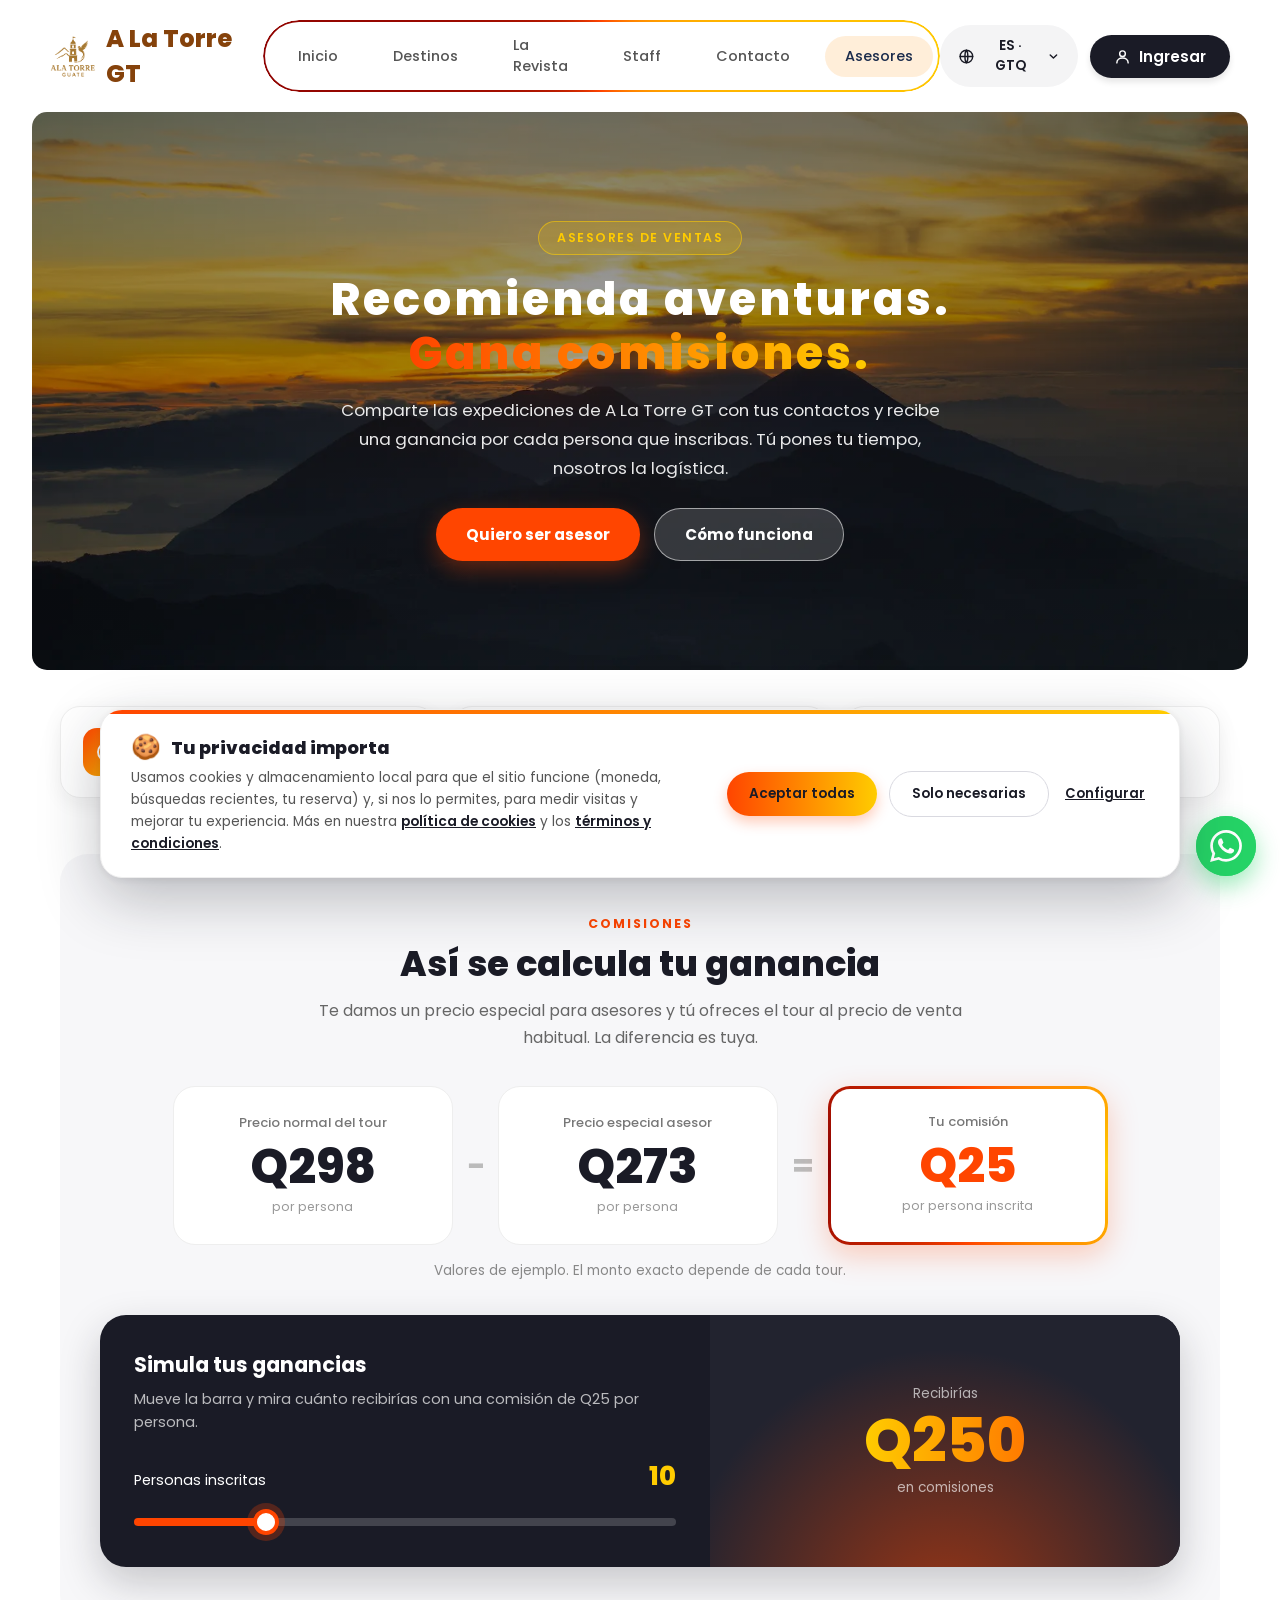
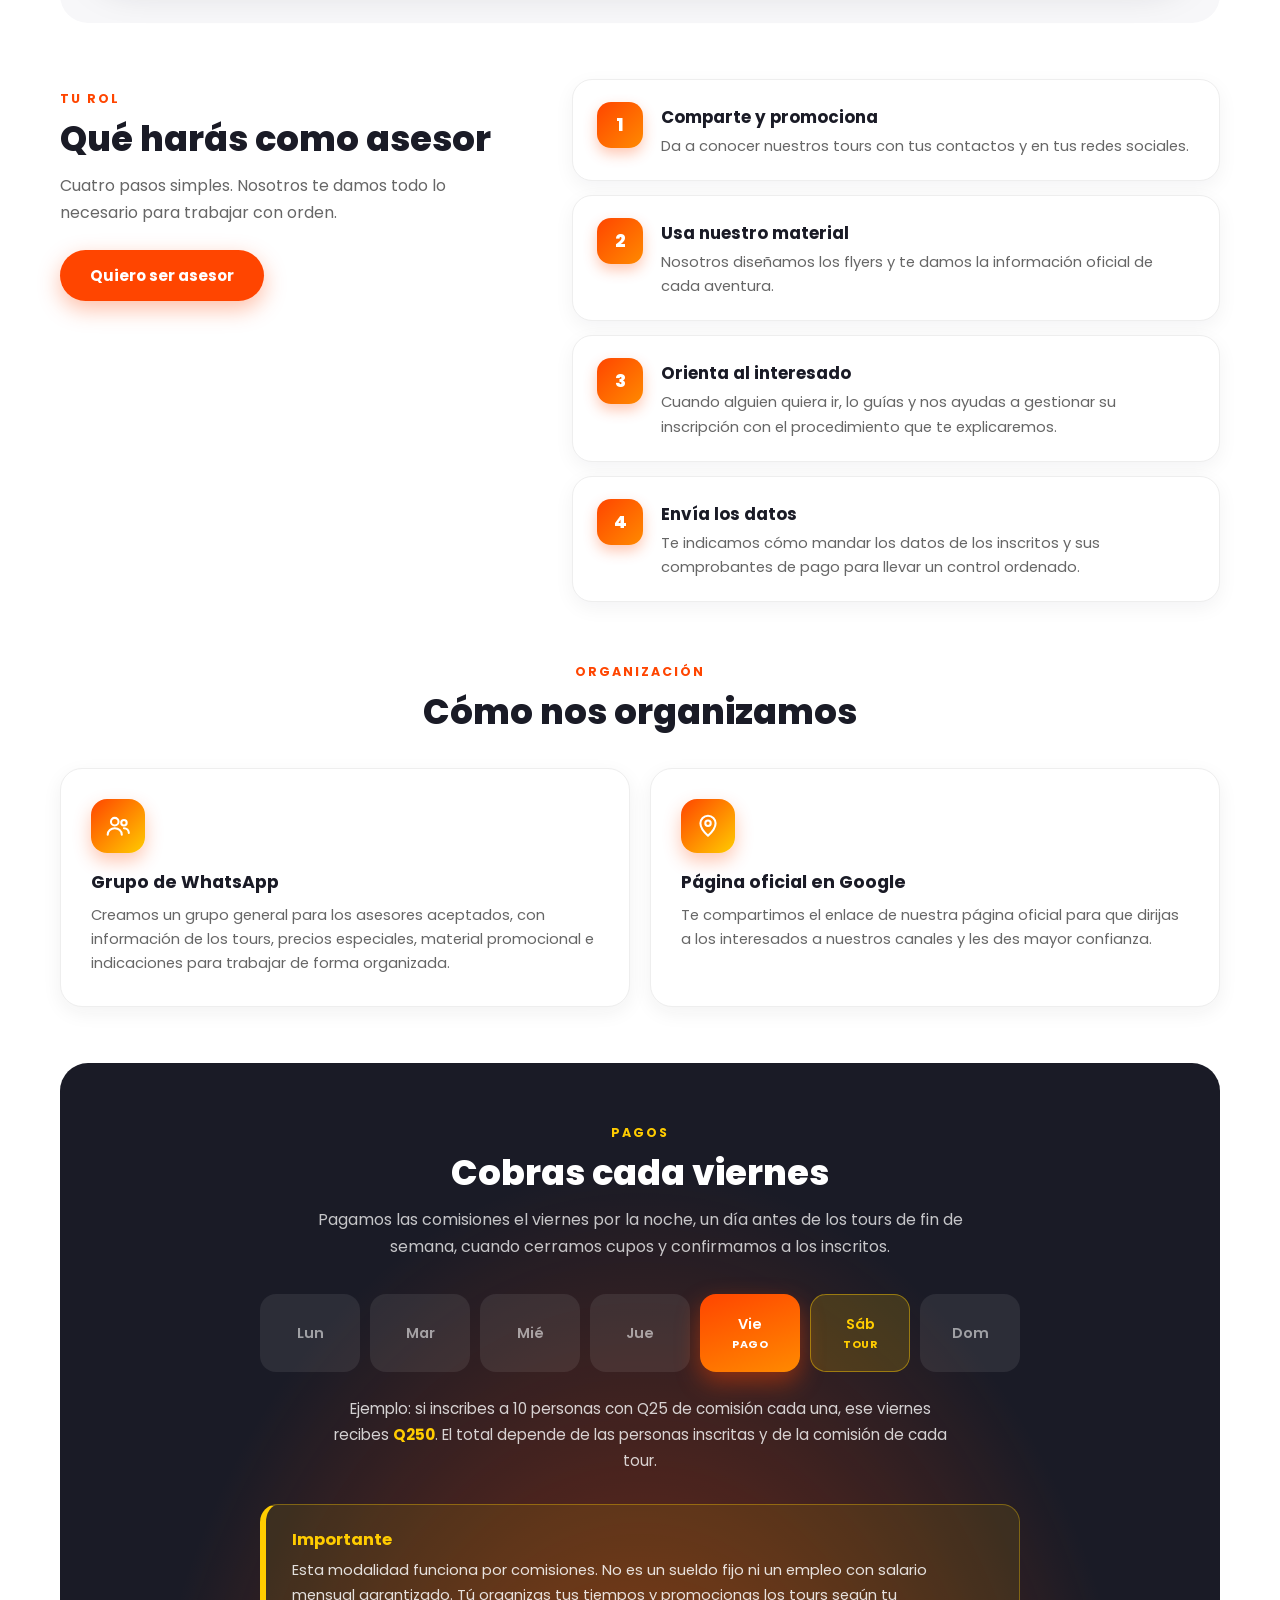
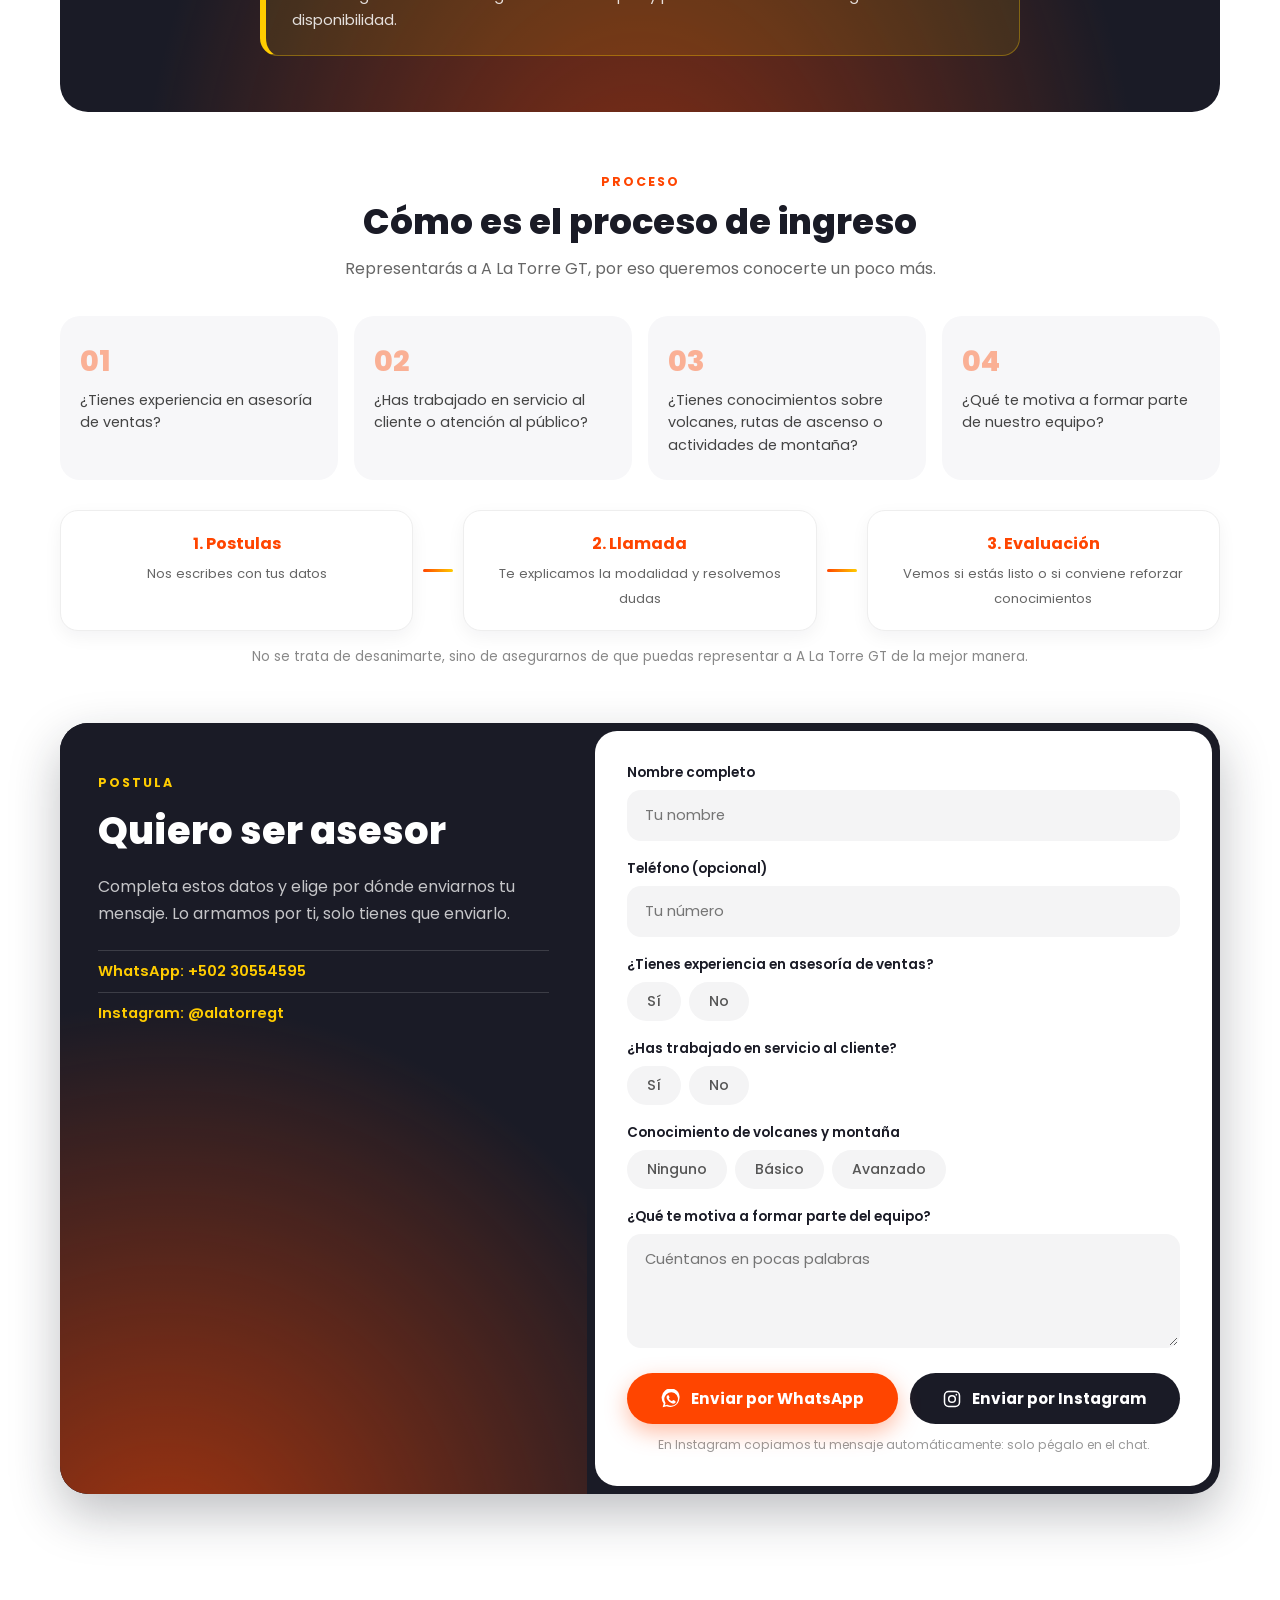
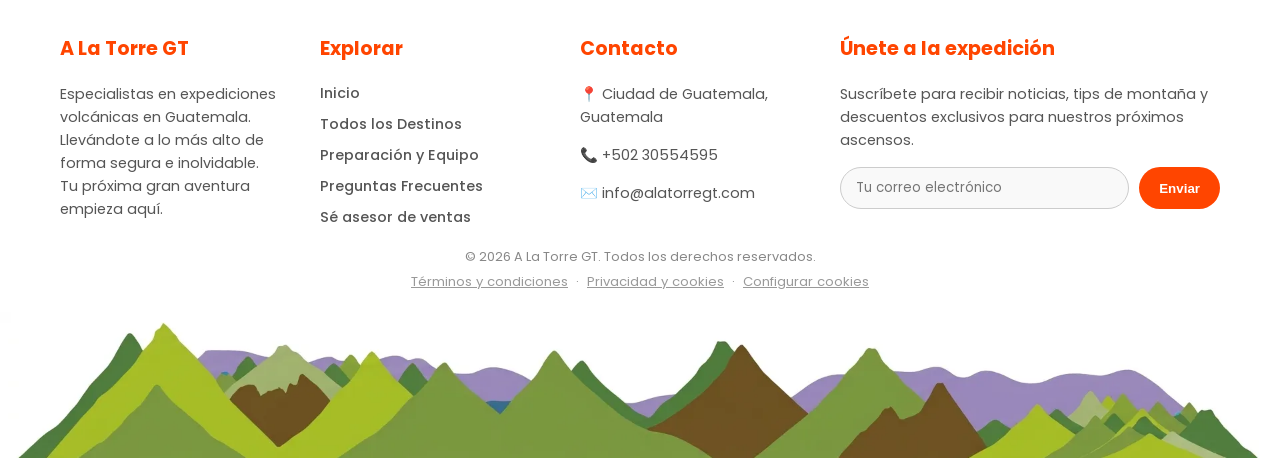
==== asesores.html @ b6719a81 "Se agregó la parte de  asesores" ====
<!DOCTYPE html>
<html lang="es">
<head>
    <meta charset="UTF-8">
    <meta name="viewport" content="width=device-width, initial-scale=1.0">
    <title>A La Torre GT | Asesores de ventas</title>
    <meta name="description" content="Genera ingresos extra con comisiones recomendando las expediciones de A La Torre GT. Conoce cómo funciona y postula.">
    <link rel="icon" type="image/png" href="img/logo.png">
    <script>document.documentElement.classList.add('js');</script>
    <link rel="preconnect" href="https://fonts.googleapis.com">
    <link rel="preconnect" href="https://fonts.gstatic.com" crossorigin>
    <link href="https://fonts.googleapis.com/css2?family=Poppins:wght@400;500;600;700;800&display=swap" rel="stylesheet">
    <link rel="stylesheet" href="estilos.css">
    <link rel="stylesheet" href="comun.css">
    <link rel="stylesheet" href="asesores.css">
    <script src="moneda.js"></script>
    <script src="i18n.js" defer></script>
    <script src="traducciones/trad-comun.js" defer></script>
    <script src="comun.js" defer></script>
    <script src="menu-movil.js" defer></script>
</head>
<body>

    <nav class="navbar">
        <a class="logo" href="index.html">
            <img src="img/logo.png" alt="" onerror="this.remove()">
            <span>A La Torre GT</span>
        </a>
        <div class="nav-links">
            <a href="index.html" data-i18n="comun.nav.inicio">Inicio</a>
            <a href="destinos.html" data-i18n="comun.nav.destinos">Destinos</a>
            <a href="revista.html" data-i18n="comun.nav.revista">La Revista</a>
            <a href="staff.html" data-i18n="comun.nav.staff">Staff</a>
            <a href="contacto.html" data-i18n="comun.nav.contacto">Contacto</a>
            <a href="asesores.html" aria-current="page">Asesores</a>
        </div>
        <div class="nav-actions">
            <input type="text" class="search-bar" placeholder="🔍 Buscar un volcán...">
            <a href="#" class="btn-book">Reservar ahora</a>
        </div>
    </nav>

    <!-- ===== 1. HERO (igual que el inicio: foto en computador, limpio en teléfono) ===== -->
    <header class="as-hero">
        <div class="as-hero-in">
            <span class="as-pill">Asesores de ventas</span>
            <h1>Recomienda aventuras.<br><span class="as-lava-txt">Gana comisiones.</span></h1>
            <p>Comparte las expediciones de A La Torre GT con tus contactos y recibe una ganancia por cada persona que inscribas. Tú pones tu tiempo, nosotros la logística.</p>
            <div class="as-hero-cta">
                <a href="#aplicar" class="as-btn as-btn-lava">Quiero ser asesor</a>
                <a href="#como" class="as-btn as-btn-ghost">Cómo funciona</a>
            </div>
        </div>
    </header>

    <main class="as-main">

        <!-- ===== 2. DATOS RÁPIDOS ===== -->
        <section class="as-datos" aria-label="Resumen">
            <div class="as-dato as-rev">
                <span class="as-dato-ico"><svg viewBox="0 0 24 24" aria-hidden="true"><circle cx="12" cy="12" r="9"/><path d="M12 7v10M9.5 9.5h3.7a1.8 1.8 0 0 1 0 3.6h-2.4a1.8 1.8 0 0 0 0 3.6h3.9"/></svg></span>
                <div><b>Por persona inscrita</b><span>Ganas una comisión por cada una</span></div>
            </div>
            <div class="as-dato as-rev">
                <span class="as-dato-ico"><svg viewBox="0 0 24 24" aria-hidden="true"><rect x="3" y="5" width="18" height="16" rx="2"/><path d="M3 10h18M8 3v4M16 3v4"/></svg></span>
                <div><b>Pago cada viernes</b><span>Un día antes del tour</span></div>
            </div>
            <div class="as-dato as-rev">
                <span class="as-dato-ico"><svg viewBox="0 0 24 24" aria-hidden="true"><circle cx="12" cy="12" r="9"/><path d="M12 7v5l3 2"/></svg></span>
                <div><b>Tu propio horario</b><span>Promocionas cuando puedas</span></div>
            </div>
        </section>

        <!-- ===== 3. COMISIONES ===== -->
        <section class="as-banda" id="comisiones">
            <div class="as-cab as-rev">
                <span class="as-eyebrow">Comisiones</span>
                <h2>Así se calcula tu ganancia</h2>
                <p>Te damos un precio especial para asesores y tú ofreces el tour al precio de venta habitual. La diferencia es tuya.</p>
            </div>

            <div class="as-calculo as-rev">
                <div class="as-num">
                    <small>Precio normal del tour</small>
                    <b data-cuenta="300">Q300</b>
                    <em>por persona</em>
                </div>
                <div class="as-op" aria-hidden="true">&minus;</div>
                <div class="as-num">
                    <small>Precio especial asesor</small>
                    <b data-cuenta="275">Q275</b>
                    <em>por persona</em>
                </div>
                <div class="as-op" aria-hidden="true">=</div>
                <div class="as-num as-num-gana">
                    <small>Tu comisión</small>
                    <b data-cuenta="25">Q25</b>
                    <em>por persona inscrita</em>
                </div>
            </div>
            <p class="as-nota as-rev">Valores de ejemplo. El monto exacto depende de cada tour.</p>

            <div class="as-sim as-rev">
                <div class="as-sim-izq">
                    <h3>Simula tus ganancias</h3>
                    <p>Mueve la barra y mira cuánto recibirías con una comisión de Q25 por persona.</p>
                    <label class="as-rango" for="as-personas">
                        <span>Personas inscritas</span>
                        <output id="as-personas-val">10</output>
                    </label>
                    <input type="range" id="as-personas" min="1" max="40" value="10">
                </div>
                <div class="as-sim-der">
                    <small>Recibirías</small>
                    <div class="as-total" id="as-total">Q250</div>
                    <span>en comisiones</span>
                </div>
            </div>
        </section>

        <!-- ===== 4. QUÉ HARÁS ===== -->
        <section class="as-dos" id="como">
            <div class="as-dos-izq as-rev">
                <span class="as-eyebrow">Tu rol</span>
                <h2>Qué harás como asesor</h2>
                <p>Cuatro pasos simples. Nosotros te damos todo lo necesario para trabajar con orden.</p>
                <a href="#aplicar" class="as-btn as-btn-lava">Quiero ser asesor</a>
            </div>
            <ol class="as-pasos">
                <li class="as-paso as-rev">
                    <span class="as-paso-n">1</span>
                    <div><h3>Comparte y promociona</h3><p>Da a conocer nuestros tours con tus contactos y en tus redes sociales.</p></div>
                </li>
                <li class="as-paso as-rev">
                    <span class="as-paso-n">2</span>
                    <div><h3>Usa nuestro material</h3><p>Nosotros diseñamos los flyers y te damos la información oficial de cada aventura.</p></div>
                </li>
                <li class="as-paso as-rev">
                    <span class="as-paso-n">3</span>
                    <div><h3>Orienta al interesado</h3><p>Cuando alguien quiera ir, lo guías y nos ayudas a gestionar su inscripción con el procedimiento que te explicaremos.</p></div>
                </li>
                <li class="as-paso as-rev">
                    <span class="as-paso-n">4</span>
                    <div><h3>Envía los datos</h3><p>Te indicamos cómo mandar los datos de los inscritos y sus comprobantes de pago para llevar un control ordenado.</p></div>
                </li>
            </ol>
        </section>

        <!-- ===== 5. ORGANIZACIÓN ===== -->
        <section class="as-sec">
            <div class="as-cab as-rev">
                <span class="as-eyebrow">Organización</span>
                <h2>Cómo nos organizamos</h2>
            </div>
            <div class="as-grid2">
                <article class="as-card as-rev">
                    <div class="as-ico"><svg viewBox="0 0 24 24" aria-hidden="true"><circle cx="9" cy="8" r="3.5"/><path d="M2.5 20c0-3.5 3-6 6.5-6s6.5 2.5 6.5 6"/><circle cx="17.5" cy="9" r="2.5"/><path d="M17.5 14c2.5 0 4.5 1.8 4.5 4.5"/></svg></div>
                    <h3>Grupo de WhatsApp</h3>
                    <p>Creamos un grupo general para los asesores aceptados, con información de los tours, precios especiales, material promocional e indicaciones para trabajar de forma organizada.</p>
                </article>
                <article class="as-card as-rev">
                    <div class="as-ico"><svg viewBox="0 0 24 24" aria-hidden="true"><path d="M12 21s-7-6.2-7-11.5A7 7 0 0 1 19 9.5C19 14.8 12 21 12 21z"/><circle cx="12" cy="9.5" r="2.5"/></svg></div>
                    <h3>Página oficial en Google</h3>
                    <p>Te compartimos el enlace de nuestra página oficial para que dirijas a los interesados a nuestros canales y les des mayor confianza.</p>
                </article>
            </div>
        </section>

        <!-- ===== 6. PAGOS + AVISO ===== -->
        <section class="as-banda as-banda-osc" id="pagos">
            <div class="as-cab as-rev">
                <span class="as-eyebrow as-eyebrow-claro">Pagos</span>
                <h2>Cobras cada viernes</h2>
                <p>Pagamos las comisiones el viernes por la noche, un día antes de los tours de fin de semana, cuando cerramos cupos y confirmamos a los inscritos.</p>
            </div>
            <div class="as-semana as-rev" role="img" aria-label="Semana: el viernes se pagan las comisiones y el sábado es el tour">
                <span>Lun</span><span>Mar</span><span>Mié</span><span>Jue</span>
                <span class="as-dia-pago">Vie<small>Pago</small></span>
                <span class="as-dia-tour">Sáb<small>Tour</small></span>
                <span>Dom</span>
            </div>
            <p class="as-ejemplo as-rev">Ejemplo: si inscribes a 10 personas con Q25 de comisión cada una, ese viernes recibes <b>Q250</b>. El total depende de las personas inscritas y de la comisión de cada tour.</p>
            <div class="as-aviso as-rev">
                <h3>Importante</h3>
                <p>Esta modalidad funciona por comisiones. No es un sueldo fijo ni un empleo con salario mensual garantizado. Tú organizas tus tiempos y promocionas los tours según tu disponibilidad.</p>
            </div>
        </section>

        <!-- ===== 7. PROCESO ===== -->
        <section class="as-sec">
            <div class="as-cab as-rev">
                <span class="as-eyebrow">Proceso</span>
                <h2>Cómo es el proceso de ingreso</h2>
                <p>Representarás a A La Torre GT, por eso queremos conocerte un poco más.</p>
            </div>
            <div class="as-grid4">
                <div class="as-q as-rev"><span>01</span><p>¿Tienes experiencia en asesoría de ventas?</p></div>
                <div class="as-q as-rev"><span>02</span><p>¿Has trabajado en servicio al cliente o atención al público?</p></div>
                <div class="as-q as-rev"><span>03</span><p>¿Tienes conocimientos sobre volcanes, rutas de ascenso o actividades de montaña?</p></div>
                <div class="as-q as-rev"><span>04</span><p>¿Qué te motiva a formar parte de nuestro equipo?</p></div>
            </div>
            <div class="as-linea as-rev">
                <div><b>1. Postulas</b><span>Nos escribes con tus datos</span></div>
                <i aria-hidden="true"></i>
                <div><b>2. Llamada</b><span>Te explicamos la modalidad y resolvemos dudas</span></div>
                <i aria-hidden="true"></i>
                <div><b>3. Evaluación</b><span>Vemos si estás listo o si conviene reforzar conocimientos</span></div>
            </div>
            <p class="as-nota as-rev">No se trata de desanimarte, sino de asegurarnos de que puedas representar a A La Torre GT de la mejor manera.</p>
        </section>

        <!-- ===== 9. FORMULARIO ===== -->
        <section class="as-form-sec" id="aplicar">
            <div class="as-form-izq as-rev">
                <span class="as-eyebrow as-eyebrow-claro">Postula</span>
                <h2>Quiero ser asesor</h2>
                <p>Completa estos datos y elige por dónde enviarnos tu mensaje. Lo armamos por ti, solo tienes que enviarlo.</p>
                <ul>
                    <li>WhatsApp: +502 30554595</li>
                    <li>Instagram: @alatorregt</li>
                </ul>
            </div>

            <form class="as-form as-rev" id="as-form" novalidate>
                <label class="as-campo">
                    <span>Nombre completo</span>
                    <input type="text" id="as-nombre" autocomplete="name" placeholder="Tu nombre" required>
                </label>
                <label class="as-campo">
                    <span>Teléfono (opcional)</span>
                    <input type="tel" id="as-tel" autocomplete="tel" inputmode="tel" placeholder="Tu número">
                </label>

                <fieldset class="as-campo">
                    <legend>¿Tienes experiencia en asesoría de ventas?</legend>
                    <div class="as-opts">
                        <label><input type="radio" name="ventas" value="Sí"><span>Sí</span></label>
                        <label><input type="radio" name="ventas" value="No"><span>No</span></label>
                    </div>
                </fieldset>
                <fieldset class="as-campo">
                    <legend>¿Has trabajado en servicio al cliente?</legend>
                    <div class="as-opts">
                        <label><input type="radio" name="cliente" value="Sí"><span>Sí</span></label>
                        <label><input type="radio" name="cliente" value="No"><span>No</span></label>
                    </div>
                </fieldset>
                <fieldset class="as-campo">
                    <legend>Conocimiento de volcanes y montaña</legend>
                    <div class="as-opts">
                        <label><input type="radio" name="monte" value="Ninguno"><span>Ninguno</span></label>
                        <label><input type="radio" name="monte" value="Básico"><span>Básico</span></label>
                        <label><input type="radio" name="monte" value="Avanzado"><span>Avanzado</span></label>
                    </div>
                </fieldset>

                <label class="as-campo">
                    <span>¿Qué te motiva a formar parte del equipo?</span>
                    <textarea id="as-motivo" rows="4" placeholder="Cuéntanos en pocas palabras"></textarea>
                </label>

                <p class="as-error" id="as-error" role="alert" hidden>Escribe tu nombre para continuar.</p>

                <div class="as-envios">
                    <button type="button" class="as-btn as-btn-lava" id="as-wa">
                        <svg viewBox="0 0 24 24" aria-hidden="true"><path d="M20.5 3.5A11 11 0 0 0 3.2 17.3L2 22l4.8-1.2A11 11 0 0 0 22 12a10.9 10.9 0 0 0-1.5-8.5zM12 20.2a8.2 8.2 0 0 1-4.2-1.2l-.3-.2-2.8.7.8-2.7-.2-.3A8.2 8.2 0 1 1 12 20.2zm4.5-6.1c-.2-.1-1.5-.7-1.7-.8s-.4-.1-.6.1-.6.8-.8 1-.3.2-.6.1a6.7 6.7 0 0 1-3.3-2.9c-.2-.4.2-.4.7-1.3.1-.2 0-.3 0-.5l-.8-1.8c-.2-.5-.4-.4-.6-.4h-.5a1 1 0 0 0-.7.3 3 3 0 0 0-.9 2.2 5.2 5.2 0 0 0 1.1 2.8 11.9 11.9 0 0 0 4.6 4c1.7.7 2.4.8 3.2.6a2.7 2.7 0 0 0 1.8-1.3 2.2 2.2 0 0 0 .2-1.3c-.1-.1-.3-.2-.5-.3z"/></svg>
                        Enviar por WhatsApp
                    </button>
                    <button type="button" class="as-btn as-btn-ig" id="as-ig">
                        <svg viewBox="0 0 24 24" fill="none" stroke="currentColor" stroke-width="1.8" aria-hidden="true"><rect x="3" y="3" width="18" height="18" rx="5"/><circle cx="12" cy="12" r="4"/><circle cx="17.2" cy="6.8" r="1" fill="currentColor" stroke="none"/></svg>
                        Enviar por Instagram
                    </button>
                </div>
                <p class="as-mini">En Instagram copiamos tu mensaje automáticamente: solo pégalo en el chat.</p>
            </form>
        </section>
    </main>

    <div class="as-toast" id="as-toast" role="status" aria-live="polite">Mensaje copiado. Pégalo en el chat de Instagram.</div>

    <footer class="site-footer">
        <div class="footer-container">
            <div class="footer-col">
                <h3>A La Torre GT</h3>
                <p data-i18n="comun.footer.sobre">Especialistas en expediciones volcánicas en Guatemala. Llevándote a lo más alto de forma segura e inolvidable. Tu próxima gran aventura empieza aquí.</p>
            </div>

            <div class="footer-col">
                <h3 data-i18n="comun.footer.explorar">Explorar</h3>
                <ul class="footer-links">
                    <li><a href="index.html" data-i18n="comun.nav.inicio">Inicio</a></li>
                    <li><a href="destinos.html" data-i18n="comun.footer.destinos">Todos los Destinos</a></li>
                    <li><a href="#" data-i18n="comun.footer.preparacion">Preparación y Equipo</a></li>
                    <li><a href="#" data-i18n="comun.footer.faq">Preguntas Frecuentes</a></li>
                    <li><a href="asesores.html">Sé asesor de ventas</a></li>
                </ul>
            </div>

            <div class="footer-col">
                <h3 data-i18n="comun.footer.contacto">Contacto</h3>
                <p>📍 Ciudad de Guatemala, Guatemala</p>
                <p>📞 +502 30554595</p>
                <p>✉️ info@alatorregt.com</p>
            </div>

            <div class="footer-col">
                <h3 data-i18n="comun.footer.unete">Únete a la expedición</h3>
                <p data-i18n="comun.footer.unete_texto">Suscríbete para recibir noticias, tips de montaña y descuentos exclusivos para nuestros próximos ascensos.</p>
                <form class="newsletter-form">
                    <input type="email" class="newsletter-input" placeholder="Tu correo electrónico" data-i18n-attr="placeholder:comun.footer.correo_ph">
                    <button type="button" class="newsletter-btn" data-i18n="comun.footer.enviar">Enviar</button>
                </form>
            </div>
        </div>

        <div class="footer-bottom">
            <p data-i18n="comun.footer.derechos">&copy; 2026 A La Torre GT. Todos los derechos reservados.</p>
        </div>

        <div class="cumbres-reference">
            <img src="img/cumbres.webp" alt="Las 37 cumbres oficiales de Guatemala" data-i18n-attr="alt:comun.footer.cumbres_alt" loading="lazy" decoding="async">
        </div>
    </footer>

<script src="asesores.js"></script>
<script src="whatsapp.js"></script>
<script src="legal.js" defer></script>
</body>
</html>
---- estilos.css ----
/* --- GENERAL --- */
* { margin: 0; padding: 0; box-sizing: border-box; }
body { font-family: 'Poppins', sans-serif; background-color: #ffffff; color: #333; }
.container { max-width: 1200px; margin: 0 auto; padding: 0 20px; }

/* --- NAVEGACIÓN --- */
.navbar { display: flex; justify-content: space-between; align-items: center; padding: 20px 50px; }
.logo { font-size: 1.5rem; font-weight: 800; color: #85420b; }

/* --- EL CONTENEDOR OVALADO (PASTILLA FIJA) --- */
.nav-links {
    display: flex;
    gap: 15px;
    align-items: center;
    padding: 5px 15px;
    border-radius: 50px;
    position: relative;
    overflow: hidden;
    /* ¡Le quitamos la animación a esta caja para que deje de marearnos! */
}

/* --- EL FONDO MÁGICO QUE GIRA (Lava 100% Fluida y sin cortes) --- */
.nav-links::before {
    content: '';
    position: absolute;

    /* EL TRUCO: Un CUADRADO GIGANTE centrado perfectamente */
    top: 50%;
    left: 50%;
    width: 3000px;  /* Súper ancho */
    height: 3000px; /* Súper alto, un cuadrado perfecto */
    margin-top: -1500px;  /* La mitad de 3000 para centrarlo exacto */
    margin-left: -1500px; /* La mitad de 3000 para centrarlo exacto */

    /* Degradado continuo y muy suave */
    background: conic-gradient(
        #ff4500 0%,   /* Naranja lava */
        #ffcc00 25%,  /* Amarillo fuego (brillo) */
        #ff4500 50%,  /* Naranja lava */
        #8b0000 75%,  /* Rojo oscuro */
        #ff4500 100%  /* Termina EXACTAMENTE igual que como empieza */
    );

    animation: lava-flow 4s linear infinite;
    z-index: -2;
}

/* --- LA TAPA BLANCA QUE DEJA EL BORDE DE 2PX --- */
.nav-links::after {
    content: '';
    position: absolute;
    background-color: #ffffff;
    /* Estos 2px son la magia: tapan el centro y dejan asomar el fondo que gira */
    top: 2px; left: 2px; right: 2px; bottom: 2px;
    border-radius: 50px;
    z-index: -1;
}

/* --- Animación de flujo de lava --- */
@keyframes lava-flow {
    to { transform: rotate(360deg); }
}

/* --- ESTILO DE LOS ENLACES INDIVIDUALES --- */
.nav-links a {
    text-decoration: none;
    color: #555;
    font-size: 0.9rem;
    font-weight: 500;
    padding: 10px 20px;
    border-radius: 50px;
    transition: all 0.3s ease;
    position: relative;
    z-index: 1; /* Encima de todo para que se lean y se puedan clickear */
}

/* --- El efecto tenue al pasar el mouse --- */
.nav-links a:hover {
    color: #1a2b4c;
    background-color: rgba(255, 140, 0, 0.15);
    box-shadow: 0 0 10px rgba(255, 165, 0, 0.5);
}

/* --- ACCIONES DE NAVEGACIÓN (Buscador y Botón) --- */
.nav-actions {
    display: flex;
    align-items: center;
    gap: 15px;
}

.search-bar {
    background-color: #f4f4f5;
    border-radius: 50px;
    padding: 10px 20px;
    border: 2px solid transparent;
    outline: none;
    font-family: inherit;
    font-size: 0.9rem;
    color: #333;
    width: 200px;
    transition: all 0.3s ease;
}

.search-bar:focus {
    background-color: #ffffff;
    border-color: #ff4500;
    box-shadow: 0 0 8px rgba(255, 69, 0, 0.2);
    width: 230px;
}

.btn-book {
    background-color: #1a1b26;
    color: #ffffff;
    text-decoration: none;
    padding: 10px 24px;
    border-radius: 50px;
    font-weight: 600;
    font-size: 0.95rem;
    transition: all 0.3s ease;
    box-shadow: 0 4px 6px rgba(0, 0, 0, 0.1);
}

.btn-book:hover {
    background: linear-gradient(90deg, #ff4500, #ffcc00);
    color: white;
    transform: translateY(-2px);
    box-shadow: 0 6px 12px rgba(255, 69, 0, 0.3);
}

/* --- HERO (PORTADA) --- */
.hero-section {
    width: 95%; max-width: 1400px; height: 70vh; margin: 0 auto 50px auto;
    border-radius: 15px;
    background: linear-gradient(rgba(0,0,0,0.3), rgba(0,0,0,0.1)), url('img/portada.webp') bottom/cover;
    display: flex; flex-direction: column; justify-content: center; align-items: center; text-align: center; color: white;
}

.hero-section h1 {
     font-size: clamp(1.8rem, 4vw, 2.8rem);
    font-weight: 800;
    letter-spacing: 3px;
    margin-bottom: 8px;
}

/* --- BARRA DE BÚSQUEDA DEL HERO --- */
.hero-search {
    display: flex;
    align-items: center;
    background-color: #ffffff;
    border-radius: 50px;
    padding: 6px;
    box-shadow: 0 10px 30px rgba(0,0,0,0.25);
    max-width: 900px;
    width: 100%;
}

.search-field {
    display: flex;
    align-items: center;
    gap: 6px;
    padding: 10px 20px;
    cursor: pointer;
    border-radius: 50px;
    transition: background-color 0.2s ease;
    white-space: nowrap;
    flex: 1;
}

.search-field-main {
    flex: 1.8;
}

.search-field:hover { background-color: #f4f4f5; }

.search-field input {
    border: none;
    outline: none;
    font-family: inherit;
    font-size: 0.9rem;
    color: #333;
    width: 100%;
    background: transparent;
}

.search-label { font-size: 0.9rem; color: #333; font-weight: 500; }
.search-chevron { color: #999; font-size: 0.7rem; }

.search-divider {
    width: 1px;
    height: 28px;
    background-color: #e0e0e0;
    flex-shrink: 0;
}

.search-btn {
    background-color: #ff4500;
    color: white;
    border: none;
    padding: 14px 32px;
    border-radius: 50px;
    font-weight: 700;
    font-size: 0.95rem;
    cursor: pointer;
    transition: all 0.3s ease;
    margin-left: 4px;
    flex-shrink: 0;
}

.search-btn:hover {
    background: linear-gradient(90deg, #ff4500, #ffcc00);
    transform: translateY(-2px);
    box-shadow: 0 6px 15px rgba(255, 69, 0, 0.4);
}
/* --- MENÚS DESPLEGABLES DE LA BARRA DE BÚSQUEDA --- */
.hero-search { position: relative; }
.search-field { position: relative; }

.search-dropdown {
    display: none;
    position: absolute;
    top: calc(100% + 15px);
    left: 0;
    background: #ffffff;
    border-radius: 20px;
    box-shadow: 0 15px 40px rgba(0,0,0,0.2);
    padding: 20px;
    text-align: left;
    color: #333;
    z-index: 50;
}
.search-dropdown.active { display: block; }

/* Búsquedas recientes */
#dropdown-search { width: 320px; }
.dropdown-label { font-size: 0.8rem; color: #888; margin-bottom: 12px; text-transform: uppercase; letter-spacing: 0.5px; }
.recent-item { display: flex; align-items: center; gap: 12px; padding: 10px; border-radius: 10px; cursor: pointer; transition: background-color 0.2s; }
.recent-item:hover { background-color: #f4f4f5; }
.recent-icon { width: 32px; height: 32px; border-radius: 50%; background: #f4f4f5; display: flex; align-items: center; justify-content: center; flex-shrink: 0; font-size: 0.9rem; }
.recent-text strong { display: block; font-size: 0.9rem; }
.no-recent { font-size: 0.85rem; color: #999; padding: 10px 0; }

/* Calendario */
.quick-dates { display: flex; flex-wrap: wrap; gap: 8px; margin-bottom: 18px; }
.quick-date-btn { background: #f4f4f5; border: none; border-radius: 50px; padding: 8px 16px; font-size: 0.8rem; font-family: inherit; cursor: pointer; transition: 0.2s; color: #333; }
.quick-date-btn:hover { background: #ff4500; color: white; }
.calendar-header { display: flex; align-items: center; justify-content: space-between; margin-bottom: 12px; }
.calendar-header span { font-weight: 700; text-transform: capitalize; }
.calendar-nav { background: none; border: none; cursor: pointer; font-size: 1rem; color: #555; }
.calendar-nav:hover { color: #ff4500; }
.calendar-grid { display: grid; grid-template-columns: repeat(7, 1fr); gap: 4px; text-align: center; }
.calendar-day-name { font-size: 0.7rem; color: #999; font-weight: 600; padding-bottom: 6px; }
.calendar-day { padding: 8px 0; border-radius: 50%; cursor: pointer; font-size: 0.85rem; transition: 0.2s; }
.calendar-day:hover { background: #f4f4f5; }
.calendar-day.selected { background: #ff4500; color: white; font-weight: 700; }
.calendar-day.disabled { color: #ddd; cursor: default; pointer-events: none; }
.calendar-day.empty { visibility: hidden; }

/* Participantes */
.dropdown-people { width: 340px; }
.people-row { display: flex; justify-content: space-between; align-items: center; padding: 12px 0; border-bottom: 1px solid #f0f0f0; }
.people-row:last-child { border-bottom: none; }
.people-title { font-size: 0.95rem; font-weight: 600; }
.people-sub { font-size: 0.8rem; color: #888; }
.people-counter { display: flex; align-items: center; gap: 12px; }
.counter-btn { width: 28px; height: 28px; border-radius: 50%; border: 1px solid #ddd; background: white; cursor: pointer; font-size: 1rem; display: flex; align-items: center; justify-content: center; color: #555; transition: 0.2s; }
.counter-btn:hover:not(:disabled) { background: #ff4500; color: white; border-color: #ff4500; }
.counter-btn:disabled { opacity: 0.3; cursor: default; }

/* --- CALENDARIO DE DOS MESES CON RANGO --- */
.dropdown-calendar { width: 640px; }
.calendar-months { display: flex; gap: 30px; }
.calendar-month { flex: 1; min-width: 240px; }
.calendar-nav-spacer { width: 20px; display: inline-block; }

.calendar-day.range-start,
.calendar-day.range-end {
    background: #ff4500;
    color: white;
    border-radius: 50%;
    font-weight: 700;
    position: relative;
    z-index: 2;
}
.calendar-day.in-range {
    background: rgba(255, 69, 0, 0.15);
    border-radius: 0;
}
.calendar-day.in-range-preview {
    background: rgba(255, 69, 0, 0.08);
    border-radius: 0;
}
.calendar-day.range-end-preview {
    background: #1a1b26;
    color: white;
    border-radius: 50%;
}

/* --- EDAD POR NIÑO --- */
.child-age-row {
    display: flex;
    justify-content: space-between;
    align-items: center;
    gap: 12px;
    padding: 10px 0;
    border-bottom: 1px solid #f0f0f0;
}
.child-age-row span {
    font-size: 0.85rem;
    color: #333;
    flex-shrink: 0;
}
.child-age-select {
    padding: 6px 10px;
    border-radius: 8px;
    border: 1px solid #ddd;
    font-family: inherit;
    font-size: 0.85rem;
    color: #333;
    background: white;
    min-width: 110px;
    flex-shrink: 0;
}


/* Móvil: los menús ocupan toda la pantalla desde abajo */
@media (max-width: 768px) {
    .search-dropdown {
        position: fixed;
        top: auto;
        bottom: 0;
        left: 0;
        right: 0;
        width: 100%;
        border-radius: 20px 20px 0 0;
        max-height: 70vh;
        overflow-y: auto;
        z-index: 2000;
        white-space: normal;
        box-sizing: border-box;
        padding-bottom: calc(20px + env(safe-area-inset-bottom, 0px));
        box-shadow: 0 0 0 100vmax rgba(26, 27, 38, 0.5); /* oscurece el fondo; al tocar fuera se cierra */
    }

     .calendar-months { flex-direction: column; gap: 20px; }
    .dropdown-calendar { width: 100%; }



}
/* --- BOTONES DEL HERO (aún en el CSS por si los reusas en otra página) --- */
.btn-white {
    background-color: white;
    color: #333;
    padding: 12px 30px;
    border-radius: 50px;
    text-decoration: none;
    font-weight: 600;
    margin-right: 15px;
    display: inline-block;
    transition: all 0.3s ease;
    box-shadow: 0 4px 6px rgba(0,0,0,0.1);
}

.btn-white:hover {
    transform: translateY(-5px);
    box-shadow: 0 10px 20px rgba(0,0,0,0.4);
    color: #ff4500;
}

.btn-outline {
    background-color: transparent;
    border: 2px solid white;
    color: white;
    padding: 12px 30px;
    border-radius: 50px;
    text-decoration: none;
    font-weight: 600;
    display: inline-block;
    transition: all 0.3s ease;
}

.btn-outline:hover {
    background-color: white;
    color: #1a1b26;
    transform: translateY(-5px);
    box-shadow: 0 10px 20px rgba(0,0,0,0.4);
}

/* --- SECCIÓN 2: POR QUÉ ELEGIRNOS --- */
.why-section { display: flex; gap: 50px; margin: 80px auto; align-items: center; }
.why-left { flex: 1; }
.why-left h2 { font-size: 2rem; font-weight: 700; color: #222; margin-bottom: 15px; line-height: 1.2; }
.why-left p { color: #666; font-size: 0.95rem; margin-bottom: 30px; line-height: 1.6; }

.stats-row { display: flex; gap: 30px; margin-top: 30px; text-align: center; }
.stat-item { flex: 1; }

/* --- ESTILO DE LOS ICONOS (grandes, sin círculo, sin fondo blanco) --- */
.stat-icon {
    width: 120px;
    height: 120px;
    margin-top: 30px;
    margin-bottom: 10px;
    margin-left: auto;
    margin-right: auto;
    background: transparent;
    border-radius: 0;
    display: flex;
    align-items: center;
    justify-content: center;
    mix-blend-mode: multiply;
    image-rendering: -webkit-optimize-contrast; /* Chrome, Edge, Safari */
    image-rendering: optimizeQuality;
}

.stat-icon img {
    width: 100%;
    height: 100%;
    object-fit: contain; /* Para que no se deformen */
}

.stat-item h4 { font-size: 1.2rem; margin-bottom: 5px; }
.stat-item p {
    font-size: 1.1rem;
    color: #1a1b26;
    font-weight: 800;
    margin-top: 15px;
}

.why-right { flex: 1; display: flex; flex-direction: column; gap: 15px; }

/* --- TARJETAS CLARAS Y ELEGANTES CON GRISES --- */
.feature-card { background-color: #f5f6f9; color: #333; display: flex; align-items: center; padding: 20px; border-radius: 15px; gap: 20px; }
.feature-icon { font-size: 2rem; background-color: #e4e6eb; width: 60px; height: 60px; border-radius: 10px; display: flex; justify-content: center; align-items: center; flex-shrink: 0; }
.feature-text p { font-size: 0.8rem; opacity: 0.9; }

/* --- SECCIÓN 3: TOP VOLCANES (CARRUSEL) --- */
.top-destinations { background-color: #f5f6f9; padding: 50px; border-radius: 20px; margin: 80px auto; }

.dest-header { display: flex; justify-content: space-between; align-items: flex-end; margin-bottom: 30px; }
.dest-header-text h2 { font-size: 1.8rem; font-weight: 700; margin-bottom: 5px; }
.dest-header-text p { color: #666; font-size: 0.9rem; max-width: 400px; }

.slider-controls { display: flex; gap: 10px; }
.slider-btn {
    background-color: white; border: 1px solid #ddd; border-radius: 50%;
    width: 40px; height: 40px; cursor: pointer; font-size: 1.2rem;
    display: flex; align-items: center; justify-content: center; transition: 0.3s;
}
.slider-btn:hover { background-color: #1a1b26; color: white; }

.slider-container {
    display: flex;
    gap: 20px;
    overflow-x: auto;
    scroll-behavior: smooth;
    padding-bottom: 15px;
}
.slider-container::-webkit-scrollbar { display: none; }

.dest-card {
    min-width: 260px;
    flex-shrink: 0;
    height: 350px; border-radius: 15px; background-size: cover; background-position: center;
    position: relative; overflow: hidden; color: white; display: flex;
    flex-direction: column; justify-content: space-between; padding: 15px;
}
.dest-price { align-self: flex-end; background: rgba(255,255,255,0.8); color: #333; font-size: 0.75rem; padding: 5px 10px; border-radius: 10px; font-weight: 600; }
.dest-info { background: linear-gradient(transparent, rgba(0,0,0,0.8)); margin: -15px; padding: 30px 15px 15px; }
.dest-info h3 { font-size: 1.1rem; margin-bottom: 5px; }
.dest-info p { font-size: 0.8rem; opacity: 0.9; }

/* --- SECCIÓN 4: PRÓXIMA CUMBRE Y PAQUETES --- */
.packages-grid { display: grid; grid-template-columns: repeat(3, 1fr); gap: 20px; margin: 80px auto; }

.featured-summit {
    grid-column: span 2;
    height: 420px;
    border-radius: 20px;
    position: relative;
    overflow: hidden;
    box-shadow: 0 4px 10px rgba(0,0,0,0.1);
    transition: all 0.3s ease;
}
.featured-summit:hover {
    transform: translateY(-5px);
    box-shadow: 0 15px 30px rgba(0,0,0,0.3);
}

.summit-slide {
    position: absolute;
    top: 0; left: 0; width: 100%; height: 100%;
    padding: 40px;
    color: white;
    display: flex;
    flex-direction: column;
    justify-content: center;
    opacity: 0;
    transition: opacity 1s ease-in-out;
    z-index: 0;
}
.summit-slide.active {
    opacity: 1;
    z-index: 1;
}
.summit-content { position: relative; z-index: 2; }
.summit-date {
    background-color: #ff4500; color: white; padding: 8px 15px; border-radius: 50px; font-weight: 700; font-size: 0.85rem; width: fit-content; margin-bottom: 20px; letter-spacing: 1px; text-transform: uppercase;
}
.summit-slide h2 { font-size: 2.5rem; margin-bottom: 15px; font-weight: 800; line-height: 1.1; }
.summit-slide p { font-size: 1rem; max-width: 80%; margin-bottom: 30px; opacity: 0.9; line-height: 1.5; }

.btn-primary { background-color: #ffcc00; color: #1a1b26; padding: 12px 25px; border-radius: 50px; text-decoration: none; font-weight: 700; display: inline-block; width: fit-content; transition: 0.3s; border: none; cursor: pointer; font-family: inherit; font-size: 1rem; }
.btn-primary:hover { background-color: white; transform: scale(1.05); }

.package-intro { background-color: #8a9bae; color: white; padding: 40px; border-radius: 20px; display: flex; flex-direction: column; justify-content: space-between; height: 420px; transition: all 0.3s ease; }
.package-intro:hover { transform: translateY(-5px); box-shadow: 0 10px 20px rgba(138, 155, 174, 0.4); }
.package-intro h2 { font-size: 1.8rem; margin-bottom: 10px; }
.package-intro p { font-size: 0.9rem; opacity: 0.9; }
.btn-dark { background-color: #1a2b4c; color: white; padding: 10px 20px; border-radius: 20px; text-decoration: none; font-size: 0.9rem; display: inline-block; width: fit-content; transition: 0.3s; }
.btn-dark:hover { background-color: #ff4500; }

/* --- PUNTITOS INDICADORES --- */
.slider-dots {
    position: absolute;
    bottom: 20px;
    left: 50%;
    transform: translateX(-50%);
    display: flex;
    gap: 12px;
    z-index: 10;
}
.dot {
    width: 12px;
    height: 12px;
    background-color: rgba(255, 255, 255, 0.4);
    border-radius: 50%;
    transition: all 0.3s ease;
}
.dot.active {
    background-color: #ffcc00;
    transform: scale(1.3);
}

/* --- SECCIÓN 5: PIE DE PÁGINA (FOOTER) --- */
.site-footer {
    background-color: #ffffff;
    color: #333333;
    padding: 60px 0 0 0;
    margin-top: 80px;
    font-size: 0.9rem;
    overflow: hidden;
}

.footer-container {
    max-width: 1200px;
    margin: 0 auto;
    display: grid;
    grid-template-columns: repeat(4, 1fr);
    gap: 40px;
    padding: 0 20px;
}

.footer-col h3 {
    color: #ff4500;
    margin-bottom: 20px;
    font-size: 1.2rem;
    font-weight: 700;
}
.footer-col p {
    color: #555555;
    line-height: 1.6;
    margin-bottom: 15px;
}

.footer-links { list-style: none; }
.footer-links li { margin-bottom: 10px; }
.footer-links a {
    color: #555555;
    text-decoration: none;
    transition: color 0.3s;
    font-weight: 500;
}
.footer-links a:hover { color: #ff4500; }

.newsletter-form { display: flex; gap: 10px; margin-top: 15px; }
.newsletter-input {
    padding: 10px 15px;
    border-radius: 50px;
    border: 1px solid #ccc;
    background-color: #f9f9f9;
    outline: none;
    flex: 1;
    font-family: inherit;
    color: #333;
}
.newsletter-btn {
    background-color: #ff4500; color: white; border: none; padding: 10px 20px;
    border-radius: 50px; cursor: pointer; font-weight: 600; transition: 0.3s;
}
.newsletter-btn:hover { background-color: #ffcc00; color: #1a1b26; }

.footer-bottom {
    text-align: center;
    padding: 10px 20px 20px;
    color: #888888;
    font-size: 0.8rem;
}

/* --- LA IMAGEN DE LAS 37 CUMBRES (PEGADA AL FONDO) --- */
.cumbres-reference {
    width: 100%;
    margin: 0;
    padding: 0;
    display: block;
    line-height: 0;
}
.cumbres-reference img {
    width: 100%;
    height: auto;
    display: block;
    border-radius: 0;
    box-shadow: none;
    object-fit: cover;
}

/* =========================================
   PÁGINA DE DETALLE (detalle.html)
   ========================================= */

/* --- ENCABEZADO --- */
.detail-hero { padding: 30px 20px 0; }
.detail-breadcrumb { font-size: 0.8rem; color: #888; margin-bottom: 12px; }
.detail-breadcrumb a { color: #888; text-decoration: none; }
.detail-breadcrumb a:hover { color: #ff4500; }
.detail-hero h1 { font-size: 2rem; font-weight: 800; color: #1a1b26; margin-bottom: 10px; }
.detail-meta { display: flex; flex-wrap: wrap; align-items: center; gap: 20px; font-size: 0.9rem; color: #555; padding-bottom: 20px; border-bottom: 1px solid #eee; }
.detail-rating strong { color: #1a1b26; }
.detail-actions { display: flex; gap: 10px; margin-left: auto; }
.detail-action-btn {
    background: #f5f6f9; border: none; padding: 8px 16px; border-radius: 50px;
    font-family: inherit; font-size: 0.85rem; cursor: pointer; transition: 0.2s; color: #333;
}
.detail-action-btn:hover { background: #e4e6eb; }
.detail-action-btn.activo { background: #ffe3d6; color: #ff4500; }

/* --- GALERÍA --- */
.detail-gallery { display: grid; grid-template-columns: 1.5fr 1fr; gap: 10px; margin: 0 0 30px 0; height: 360px; }
.gallery-main { border-radius: 15px 0 0 15px; background-size: cover; background-position: center; cursor: pointer; }
.gallery-thumbs { display: grid; grid-template-columns: 1fr 1fr; grid-template-rows: 1fr 1fr; gap: 10px; position: relative; }
.gallery-thumb { background-size: cover; background-position: center; border-radius: 10px; cursor: pointer; transition: 0.2s; }
.gallery-thumb:hover { opacity: 0.85; }
.gallery-thumbs :nth-child(2) { border-radius: 0 15px 0 0; }
.gallery-thumbs :nth-child(4) { border-radius: 0 0 15px 0; }
.gallery-ver-todas {
    position: absolute; bottom: 15px; right: 15px; background: white; border: none;
    padding: 8px 16px; border-radius: 50px; font-size: 0.8rem; font-weight: 600; cursor: pointer;
    box-shadow: 0 2px 8px rgba(0,0,0,0.2);
}

/* --- LIGHTBOX (visor de fotos) --- */
.lightbox-overlay {
    position: fixed; inset: 0; background: rgba(0,0,0,0.9); z-index: 999;
    display: flex; align-items: center; justify-content: center;
}
.lightbox-img { max-width: 85%; max-height: 80vh; border-radius: 10px; }
.lightbox-close { position: absolute; top: 20px; right: 30px; background: none; border: none; color: white; font-size: 1.8rem; cursor: pointer; }
.lightbox-nav { background: rgba(255,255,255,0.15); border: none; color: white; font-size: 1.5rem; width: 50px; height: 50px; border-radius: 50%; cursor: pointer; margin: 0 20px; }
.lightbox-nav:hover { background: rgba(255,255,255,0.3); }
.lightbox-counter { position: absolute; bottom: 30px; left: 50%; transform: translateX(-50%); color: white; font-size: 0.85rem; }

/* --- LAYOUT PRINCIPAL (contenido + sidebar) --- */
.detail-layout { display: grid; grid-template-columns: 1fr 340px; gap: 50px; align-items: start; margin-top: 25px; margin-bottom: 80px; }
.detail-block { padding: 30px 0; border-bottom: 1px solid #eee; }
.detail-block h2 { font-size: 1.4rem; font-weight: 700; margin-bottom: 18px; color: #1a1b26; }
.detail-block p { color: #555; line-height: 1.7; }

/* --- LO QUE INCLUYE --- */
.detail-includes-grid { display: grid; grid-template-columns: 1fr 1fr; gap: 12px; }
.include-item { font-size: 0.9rem; color: #333; display: flex; align-items: center; gap: 8px; }
.include-opcional { color: #888; }
.include-tag { font-size: 0.7rem; background: #f5f6f9; padding: 2px 8px; border-radius: 20px; margin-left: auto; }

/* --- ITINERARIO --- */
.detail-modalidad-tabs { display: flex; gap: 10px; margin-bottom: 25px; flex-wrap: wrap; }
.modalidad-tab {
    background: #f5f6f9; border: none; padding: 10px 20px; border-radius: 50px;
    font-family: inherit; font-size: 0.85rem; cursor: pointer; transition: 0.2s; color: #333;
}
.modalidad-tab:hover { background: #e4e6eb; }
.modalidad-tab.active { background: #1a1b26; color: white; }

/* --- ITINERARIO: línea de tiempo (hora | punto o barra | contenido) ---
   Cada evento dibuja su propio punto, así siempre queda alineado con su hora y su título.
   Punto sólido = momento puntual · barra naranja + tarjeta = periodo (rango de tiempo)
   Punto hueco = momento sin hora exacta (ej. "Amanecer") */
.detail-itinerary-wrap { display: block; }
.detail-itinerary-track { display: none; }   /* ya no se usa */

.itinerary-day { min-width: 0; }
.itinerary-day + .itinerary-day { margin-top: 36px; }
.itinerary-day h3 { display: flex; align-items: center; flex-wrap: wrap; gap: 10px; font-size: 1.1rem; margin-bottom: 22px; color: #1a1b26; }
.it-dia { font-size: 0.7rem; font-weight: 700; letter-spacing: .06em; text-transform: uppercase; color: #ff4500; background: #fff1e8; padding: 4px 11px; border-radius: 50px; }

.itinerary-event { --sep: 26px; display: grid; grid-template-columns: 104px 28px minmax(0, 1fr); column-gap: 8px; padding-bottom: var(--sep); }
.itinerary-event:last-child { --sep: 0px; }

.itinerary-hora { display: flex; flex-direction: column; align-items: flex-end; gap: 2px; min-width: 0; padding-top: 2px; text-align: right; line-height: 1.25; font-size: 0.85rem; color: #ff4500; }
.itinerary-hora b { font-weight: 700; }
.itinerary-hora small { font-size: 0.72rem; font-weight: 500; color: #8a8a94; white-space: nowrap; }
.it-etiqueta-txt { font-size: 0.8rem; font-weight: 600; color: #ff4500; }

.it-marca { position: relative; }
.it-marca::before { content: ''; position: absolute; left: 50%; top: 0; bottom: calc(var(--sep) * -1); width: 2px; margin-left: -1px; background: #ffd9c2; }
.itinerary-event:last-child .it-marca::before { display: none; }
.it-marca i { position: absolute; left: 50%; top: 4px; width: 14px; height: 14px; margin-left: -7px; border-radius: 50%; background: #ff4500; box-shadow: 0 0 0 4px #fff; }
.it-etiqueta.it-punto .it-marca i { background: #fff; border: 3px solid #ff4500; box-sizing: border-box; }

.it-cuerpo { min-width: 0; }
.itinerary-event strong { display: block; font-size: 0.95rem; line-height: 1.3; margin-bottom: 3px; color: #1a1b26; }
.itinerary-event p { font-size: 0.85rem; line-height: 1.55; color: #666; margin: 0; }

/* Periodo: barra a lo largo de todo el evento + tarjeta suave */
.it-periodo .it-marca i { top: 0; bottom: var(--sep); height: auto; width: 8px; margin-left: -4px; border-radius: 8px; background: linear-gradient(180deg, #ff4500, #ffcc00); }
.it-periodo .it-cuerpo { background: #fff8f2; border: 1px solid #ffe3d1; border-radius: 14px; padding: 12px 16px; }
.it-periodo .itinerary-hora { padding-top: 14px; }

@media (max-width: 600px) {
    .itinerary-event { grid-template-columns: 84px 22px minmax(0, 1fr); column-gap: 6px; --sep: 22px; }
    .itinerary-event:last-child { --sep: 0px; }
    .itinerary-hora { font-size: 0.78rem; }
    .it-periodo .it-cuerpo { padding: 10px 12px; }
}

/* --- REQUISITOS --- */
.detail-requisitos { display: flex; flex-direction: column; gap: 14px; }
.requisito-item { font-size: 0.9rem; color: #333; }
.exigencia-bar { width: 100%; max-width: 300px; height: 8px; background: #f0f0f0; border-radius: 10px; margin-top: 8px; overflow: hidden; }
.exigencia-fill { height: 100%; background: linear-gradient(90deg, #ffcc00, #ff4500); border-radius: 10px; }

/* --- LISTAS (qué llevar / no incluye) --- */
.detail-list { list-style: none; }
.detail-list li { padding: 8px 0 8px 24px; position: relative; font-size: 0.9rem; color: #333; }
.detail-list li::before { content: '•'; position: absolute; left: 8px; color: #ff4500; font-weight: 700; }
.detail-list-noincluye li::before { content: '✕'; color: #999; font-size: 0.75rem; }

.detail-no-resenas { color: #999; font-size: 0.9rem; }

/* --- SUGERENCIAS --- */
.detail-suggestions { display: grid; grid-template-columns: repeat(3, 1fr); gap: 20px; }
.suggestion-card {
    border-radius: 15px; background: white; text-decoration: none; color: inherit;
    overflow: hidden; display: block; box-shadow: 0 4px 12px rgba(0,0,0,0.06);
    transition: all 0.25s ease; border: 1px solid #f0f0f0;
}
.suggestion-card:hover { transform: translateY(-4px); box-shadow: 0 14px 28px rgba(0,0,0,0.12); }
.suggestion-photo { height: 150px; background-size: cover; background-position: center; position: relative; }
.suggestion-fav {
    position: absolute; top: 10px; right: 10px; width: 32px; height: 32px; border-radius: 50%;
    border: none; background: rgba(255,255,255,0.9); cursor: pointer; font-size: 0.9rem;
    display: flex; align-items: center; justify-content: center; box-shadow: 0 2px 6px rgba(0,0,0,0.15);
}
.suggestion-info { padding: 14px 16px 16px; }
.suggestion-info h4 { font-size: 0.95rem; margin-bottom: 4px; color: #1a1b26; line-height: 1.3; }
.suggestion-duracion { font-size: 0.78rem; color: #888; margin: 0 0 10px; }
.suggestion-meta { display: flex; align-items: center; justify-content: space-between; font-size: 0.8rem; }
.suggestion-rating { color: #555; }
.suggestion-precio { color: #888; }
.suggestion-precio strong { color: #1a1b26; font-size: 0.95rem; }

/* --- BLOQUES DE INFORMACIÓN (La experiencia, Incluido en tu reserva...) — NUEVO --- */
.detail-info-bloques { display: grid; grid-template-columns: 1fr 1fr; gap: 30px 50px; }
.info-bloque h3 { font-size: 1.05rem; font-weight: 700; color: #1a1b26; margin-bottom: 10px; }
.info-bloque .detail-list { margin: 0; }
@media (max-width: 900px) { .detail-info-bloques { grid-template-columns: 1fr; gap: 20px; } }

/* --- RESEÑAS DE CLIENTES — NUEVO --- */
.resena-card { display: flex; gap: 14px; padding: 18px 0; border-bottom: 1px solid #f0f0f0; }
.resena-card:first-child { padding-top: 0; }
.resena-avatar {
    flex: none; width: 42px; height: 42px; border-radius: 50%; background: #f5f6f9; color: #1a1b26;
    display: flex; align-items: center; justify-content: center; font-weight: 700; font-size: 0.85rem;
}
.resena-head { display: flex; align-items: baseline; gap: 10px; flex-wrap: wrap; }
.resena-head strong { font-size: 0.9rem; color: #1a1b26; }
.resena-fecha { font-size: 0.78rem; color: #999; }
.resena-estrellas { color: #ff4500; font-size: 0.85rem; margin: 3px 0 6px; letter-spacing: 1px; }
.resena-body p { font-size: 0.9rem; color: #555; line-height: 1.6; margin: 0; }

.btn-escribir-resena {
    margin-top: 18px; background: #f5f6f9; border: none; padding: 10px 20px; border-radius: 50px;
    font-family: inherit; font-size: 0.85rem; font-weight: 600; color: #1a1b26; cursor: pointer; transition: 0.2s;
}
.btn-escribir-resena:hover { background: #e4e6eb; }
.resena-form-wrap { margin-top: 18px; }
.resena-form { display: flex; flex-direction: column; gap: 12px; max-width: 480px; }
.resena-form-row { display: flex; gap: 12px; }
.resena-form-row .detail-select { flex: 1; }
.resena-form textarea.detail-select { resize: vertical; font-family: inherit; }
.resena-form .btn-primary { align-self: flex-start; }

/* --- SIDEBAR: CAJA DE PRECIO --- */
.detail-sidebar { position: sticky; top: 20px; display: flex; flex-direction: column; gap: 20px; }
.detail-price-box { background: white; border: 1px solid #eee; border-radius: 20px; padding: 25px; box-shadow: 0 10px 30px rgba(0,0,0,0.08); }
.detail-price-from { font-size: 0.8rem; color: #888; }
.detail-price-amount { font-size: 1.8rem; font-weight: 800; color: #1a1b26; }
.detail-price-per { font-size: 0.8rem; color: #888; margin-bottom: 18px; }

.detail-field { margin-bottom: 14px; }
.detail-field-label { display: block; font-size: 0.75rem; color: #888; margin-bottom: 5px; text-transform: uppercase; letter-spacing: 0.5px; }
.detail-select {
    width: 100%; padding: 10px 12px; border-radius: 10px; border: 1px solid #ddd;
    font-family: inherit; font-size: 0.9rem; color: #333; background: white;
}

.detail-btn-reservar { width: 100%; text-align: center; margin-top: 6px; }

.detail-policy { margin-top: 18px; display: flex; flex-direction: column; gap: 8px; }
.detail-policy-item { font-size: 0.8rem; color: #666; display: flex; gap: 5px; align-items: flex-start; }
.detail-policy-item strong { color: #444; font-weight: 700; }
.detail-policy-extra { margin-top: 14px; padding-top: 14px; border-top: 1px solid #f0f0f0; display: flex; flex-direction: column; gap: 8px; font-size: 0.8rem; color: #666; }
.detail-policy-extra strong { color: #444; font-weight: 700; }

.detail-newsletter-box { background: #f5f6f9; border-radius: 20px; padding: 25px; }
.detail-newsletter-box h3 { font-size: 1.1rem; margin-bottom: 8px; color: #1a1b26; }
.detail-newsletter-box p { font-size: 0.85rem; color: #666; margin-bottom: 15px; }

/* --- Responsive de la página de detalle --- */
@media (max-width: 900px) {
    .detail-layout { grid-template-columns: 1fr; }
    .detail-sidebar { position: static; }
    .detail-gallery { grid-template-columns: 1fr; height: auto; }
    .gallery-main { height: 260px; border-radius: 15px; }
    .gallery-thumbs { display: none; }
    .detail-includes-grid { grid-template-columns: 1fr; }
    .detail-suggestions { grid-template-columns: 1fr; }
    .detail-itinerary-wrap { gap: 12px; }
}

/* =========================================
   ADAPTACIÓN PARA CELULARES Y TABLETS
   ========================================= */
@media (max-width: 768px) {

    /* --- NAVEGACIÓN --- */
    .navbar {
        flex-direction: column;
        align-items: center;
        padding: 20px 15px;
        gap: 15px;
        height: auto;
    }
    .logo {
        font-size: 2rem;
        white-space: nowrap;
        text-align: center;
    }
    .nav-links {
        display: none; /* Nota: falta un botón de hamburguesa que la reemplace */
    }
    .nav-actions {
        width: 100%;
        display: flex;
        flex-direction: column;
        gap: 10px;
    }
    .search-bar, .btn-book {
        width: 100%;
        box-sizing: border-box;
        text-align: center;
    }

    /* --- HERO --- */
    .hero-section {
        width: 92%;
        height: auto;
        min-height: 60vh;
        margin: 10px auto 30px;
        padding: 56px 16px 28px;
        border-radius: 20px;
    }
    .hero-section h1 {
        font-size: 2rem;
        letter-spacing: 1px;
        line-height: 1.15;
        margin: 0 0 22px;
    }
    .btn-white, .btn-outline {
        width: 100%;
        box-sizing: border-box;
        text-align: center;
    }
    .hero-search {
        flex-direction: column;
        border-radius: 20px;
        padding: 10px;
    }
    .hero-search { width: 100%; }
    .search-field { width: 100%; box-sizing: border-box; padding: 14px 18px; justify-content: space-between; }
    .search-field-main { flex: none; }
    .search-divider { display: none; }
    .search-btn { width: 100%; margin-left: 0; margin-top: 8px; }

    /* --- POR QUÉ ELEGIRNOS --- */
    .why-section {
        flex-direction: column;
        display: block;
    }
    .why-left, .why-right {
        width: 100%;
        margin-bottom: 30px;
    }
    .stats-row {
        flex-direction: column;
        gap: 15px;
    }

    /* --- FOOTER --- */
    .footer-container {
        grid-template-columns: 1fr;
        gap: 30px;
        text-align: center;
    }
    .footer-col {
        width: 100%;
    }
    .cumbres-reference img {
        width: 100%;
        height: auto;
    }

    /* --- PRÓXIMA CUMBRE Y PAQUETES --- */
    .packages-grid {
        grid-template-columns: 1fr;
    }
    .featured-summit {
        grid-column: span 1;
        height: 350px;
    }

    /* --- CABECERA DEL CARRUSEL DE VOLCANES --- */
    .dest-header {
        flex-direction: column;
        align-items: flex-start;
        gap: 15px;
    }
}

/* Solo en compu: en el celular esta transición se traba (sobre todo en iPhone) */
@media (min-width: 769px) {
    @view-transition {
        navigation: auto;
    }
}

/* =========================================
   FRANJA DE ÍCONOS "LO ESENCIAL" — NUEVO
   ========================================= */
.franja-info { display: grid; grid-template-columns: 1fr 1fr; gap: 22px 32px; }
.info-item { display: flex; gap: 14px; align-items: flex-start; }
.info-icono { flex: none; width: 48px; height: 48px; border-radius: 12px; background: #f5f6f9; display: grid; place-items: center; overflow: hidden; }
.info-icono img { width: 30px; height: 30px; object-fit: contain; mix-blend-mode: multiply; }
.info-item strong { display: block; font-size: 0.95rem; color: #1a1b26; }
.info-item p { margin: 2px 0 0; color: #666; font-size: 0.85rem; line-height: 1.4; }
@media (max-width: 600px) { .franja-info { grid-template-columns: 1fr; } }

/* --- Selector Tour privado / Tour grupal — NUEVO --- */
.tipo-tour { display: grid; grid-template-columns: 1fr 1fr; gap: 6px; background: #f5f6f9; padding: 4px; border-radius: 999px; margin-bottom: 14px; }
.tipo-tour button { position: relative; isolation: isolate; border: 0; background: transparent; color: #1a1b26; padding: 10px 8px; border-radius: 999px; font-family: inherit; font-weight: 700; font-size: 0.85rem; cursor: pointer; }
.tipo-tour button.activo { background: #fff; box-shadow: 0 1px 4px rgba(0,0,0,.15); }

.aviso-grupal { display: block; width: 100%; border: 1px solid #ffb38a; background: #fff4ec; color: #7a2e00; border-radius: 10px; padding: 10px 12px; font-family: inherit; font-size: 0.82rem; text-align: left; cursor: pointer; line-height: 1.35; margin-bottom: 14px; }
.aviso-grupal[hidden] { display: none; }

.chips-fecha { display: flex; flex-direction: column; gap: 6px; }
.chip-fecha { display: flex; justify-content: space-between; border: 1px solid #ddd; background: #fff; color: #1a1b26; border-radius: 10px; padding: 8px 12px; font-family: inherit; font-size: 0.85rem; text-transform: capitalize; cursor: pointer; width: 100%; }
.chip-fecha small { color: #888; text-transform: none; }
.chip-fecha.activo { border-color: #1a1b26; box-shadow: inset 0 0 0 1px #1a1b26; }
.sin-fechas-grupales { font-size: 0.85rem; color: #888; margin: 0; }

/* --- Efecto lava (solo la orillita, como en el menú de arriba) --- */
@property --ang { syntax: '<angle>'; initial-value: 0deg; inherits: false; }
@keyframes lava-giro { to { --ang: 360deg; } }
.lava { position: relative; isolation: isolate; box-shadow: 0 0 12px rgba(255, 100, 0, 0.35); }
/* El truco: dos capas de la misma forma, restadas entre sí (mask-composite),
   así solo queda visible un anillo de 2px — el interior del botón no se toca. */
.lava::before {
    content: ''; position: absolute; inset: -2px; z-index: 2; pointer-events: none;
    border-radius: inherit; padding: 2px;
    background: conic-gradient(from var(--ang), #ff4500, #ffcc00, #ff4500, #8b0000, #ff4500);
    -webkit-mask: linear-gradient(#fff 0 0) content-box, linear-gradient(#fff 0 0);
    -webkit-mask-composite: xor;
            mask-composite: exclude;
    animation: lava-giro 3s linear infinite;
}
@media (prefers-reduced-motion: reduce) { .lava::before { animation: none; } }

/* =========================================
   BARRA FLOTANTE "VER DISPONIBILIDAD" (detalle, solo celular y tablet)
   ========================================= */
.dt-flotante { display: none; }
.detail-price-box { scroll-margin-top: 14px; }
@keyframes dt-pulso { 0% { box-shadow: 0 10px 30px rgba(0,0,0,0.08), 0 0 0 0 rgba(255, 69, 0, 0.55); } 100% { box-shadow: 0 10px 30px rgba(0,0,0,0.08), 0 0 0 18px rgba(255, 69, 0, 0); } }
@media (max-width: 900px) {
    body.tiene-flotante { padding-bottom: 96px; }
    .dt-flotante {
        position: fixed; left: 0; right: 0; bottom: 0; z-index: 280;
        display: flex; align-items: center; justify-content: space-between; gap: 14px;
        padding: 12px 16px calc(12px + env(safe-area-inset-bottom, 0px));
        background: #fff;
        border-radius: 22px 22px 0 0;
        box-shadow: 0 -10px 30px rgba(26, 27, 38, 0.16);
        transform: translateY(0);
        transition: transform 0.35s cubic-bezier(0.2, 0.8, 0.2, 1);
    }
    .dt-flotante.oculta { transform: translateY(120%); pointer-events: none; }
    .dt-flotante__precio { display: grid; grid-template-columns: auto auto; justify-content: start; align-items: baseline; column-gap: 6px; line-height: 1.15; min-width: 0; }
    .dt-flotante__precio span, .dt-flotante__precio em { font-style: normal; font-size: 0.78rem; color: #666; }
    .dt-flotante__precio b { font-size: 1.5rem; font-weight: 800; color: #1a1b26; letter-spacing: -0.5px; }
    .dt-flotante__precio em { grid-column: 1 / -1; }
    .dt-flotante__tag { grid-column: 1 / -1; justify-self: start; margin-top: 5px; font-style: normal; font-size: 0.66rem; font-weight: 700; color: #fff; background: #ff4500; padding: 3px 9px; border-radius: 50px; }
    .dt-flotante__btn {
        flex: none; border: 0; border-radius: 50px; padding: 14px 22px;
        font-family: inherit; font-size: 0.95rem; font-weight: 700; color: #1a1b26; cursor: pointer;
        background: linear-gradient(90deg, #ff4500, #ffcc00);
        box-shadow: 0 8px 18px rgba(255, 69, 0, 0.3);
        touch-action: manipulation; -webkit-tap-highlight-color: transparent;
    }
    .dt-flotante__btn:active { transform: scale(0.97); }
    .detail-price-box.dt-resalta { animation: dt-pulso 0.9s ease-out 2; }
}
@media (prefers-reduced-motion: reduce) { .dt-flotante { transition: none; } .detail-price-box.dt-resalta { animation: none; } }
---- comun.css ----
/* =========================================
   COMUN · A La Torre GT
   Barra de carga global + idioma/moneda + login
   Paleta: #1a1b26 · #ff4500 · #ffcc00 · #f5f6f9
   Depende de estilos.css (@property --ang, @keyframes lava-giro, .btn-book)
   ========================================= */

/* el navbar viejo (buscador + reservar) no se ve mientras comun.js arma el selector */
.nav-actions:not(.nav-actions--cuenta) {
    visibility: hidden;
    animation: np-aparece 0s 1.2s forwards;   /* red de seguridad: si el JS falla, se muestra a los 1.2 s */
}
@keyframes np-aparece { to { visibility: visible; } }

/* en compu, reserva el espacio para que los links del centro no se muevan cuando aparece el selector */
@media (min-width: 769px) {
    .nav-actions { min-width: 290px; justify-content: flex-end; }
}

/* ---------- barrita de lava (la misma de Destinos, para todas las páginas) ---------- */
.ds-progreso { position: fixed; top: 0; left: 0; right: 0; height: 3px; z-index: 300; pointer-events: none; opacity: 0; transition: opacity 0.4s ease; }
.ds-progreso.activo { opacity: 1; }
.ds-progreso span { display: block; height: 100%; width: 40%; border-radius: 0 3px 3px 0; background: linear-gradient(90deg, #8b0000, #ff4500, #ffcc00); animation: ds-corre 1.1s ease-in-out infinite; box-shadow: 0 0 10px rgba(255, 69, 0, 0.6); }
@keyframes ds-corre { from { transform: translateX(-100%); } to { transform: translateX(260%); } }

/* ---------- zona derecha del navbar ---------- */
.nav-actions--cuenta { display: flex; align-items: center; gap: 12px; }

.np-wrap { position: relative; }
.np-btn {
    display: inline-flex; align-items: center; gap: 8px;
    background: #f4f4f5;
    color: #1a1b26;
    border: 2px solid transparent;
    border-radius: 50px;
    padding: 9px 16px;
    font-family: inherit; font-size: 0.85rem; font-weight: 600;
    cursor: pointer;
    transition: background 0.3s ease, border-color 0.3s ease, transform 0.3s ease, box-shadow 0.3s ease;
}
.np-btn svg:first-child { width: 17px; height: 17px; }
.np-chev { width: 13px; height: 13px; transition: transform 0.3s ease; }
.np-btn:hover { background: #fff; border-color: #ff4500; box-shadow: 0 0 8px rgba(255, 69, 0, 0.2); transform: translateY(-2px); }
.np-wrap.abierto .np-btn { background: #fff; border-color: #ff4500; }
.np-wrap.abierto .np-chev { transform: rotate(180deg); }
.np-btn:focus-visible, .nav-login:focus-visible { outline: 3px solid #ff4500; outline-offset: 3px; }

.nav-login { display: inline-flex; align-items: center; gap: 8px; border: 0; font-family: inherit; cursor: pointer; }
.nav-login svg { width: 17px; height: 17px; }

/* panel desplegable */
.np-panel {
    position: absolute; top: calc(100% + 12px); right: 0; z-index: 250;
    width: 330px;
    background: #fff;
    border: 1px solid #eee;
    border-radius: 22px;
    padding: 14px;
    box-shadow: 0 24px 50px rgba(26, 27, 38, 0.18);
    opacity: 0; visibility: hidden;
    transform: translateY(-10px) scale(0.97);
    transform-origin: top right;
    transition: opacity 0.3s ease, transform 0.35s cubic-bezier(0.2, 0.8, 0.2, 1), visibility 0s linear 0.3s;
}
.np-wrap.abierto .np-panel { opacity: 1; visibility: visible; transform: none; transition-delay: 0s; }

.np-tabs { position: relative; display: grid; grid-template-columns: 1fr 1fr; background: #f5f6f9; border-radius: 50px; padding: 4px; margin-bottom: 12px; }
.np-tab { position: relative; z-index: 1; border: 0; background: transparent; border-radius: 50px; padding: 9px 0; font-family: inherit; font-size: 0.82rem; font-weight: 600; color: #888; cursor: pointer; transition: color 0.3s ease; }
.np-tab.activo { color: #fff; }
.np-tab-barra { position: absolute; top: 4px; bottom: 4px; left: 4px; width: calc(50% - 4px); border-radius: 50px; background: #1a1b26; box-shadow: 0 6px 14px rgba(26, 27, 38, 0.25); transition: transform 0.35s cubic-bezier(0.34, 1.3, 0.64, 1); }
.np-tabs[data-activa="moneda"] .np-tab-barra { transform: translateX(100%); }

.np-lista { display: grid; grid-template-columns: 1fr 1fr; gap: 8px; max-height: 300px; overflow-y: auto; padding: 2px; scrollbar-width: thin; }
.np-lista[hidden] { display: none; }
.np-opt {
    position: relative;
    display: flex; align-items: center; gap: 10px;
    text-align: left;
    border: 1.5px solid #e6e8ee; background: #fff;
    border-radius: 14px;
    padding: 9px 10px;
    font-family: inherit; color: #1a1b26;
    cursor: pointer;
    transition: border-color 0.25s ease, transform 0.25s ease, background 0.25s ease, box-shadow 0.25s ease;
}
.np-opt:hover { border-color: #ff4500; transform: translateY(-2px); }
.np-opt.activo { background: #1a1b26; border-color: #1a1b26; color: #fff; box-shadow: 0 8px 18px rgba(26, 27, 38, 0.2); }
.np-flag { font-size: 1.35rem; line-height: 1; }
.np-txt { display: flex; flex-direction: column; min-width: 0; }
.np-txt b { font-size: 0.8rem; font-weight: 700; white-space: nowrap; }
.np-txt small { font-size: 0.68rem; color: #888; white-space: nowrap; overflow: hidden; text-overflow: ellipsis; }
.np-opt.activo small { color: rgba(255, 255, 255, 0.65); }
.np-check { position: absolute; top: 8px; right: 8px; width: 14px; height: 14px; padding: 2px; border-radius: 50%; background: linear-gradient(135deg, #ff4500, #ffcc00); color: #1a1b26; opacity: 0; transform: scale(0.4); transition: opacity 0.25s ease, transform 0.35s cubic-bezier(0.34, 1.56, 0.64, 1); }
.np-opt.activo .np-check { opacity: 1; transform: none; }
.np-nota { margin: 12px 4px 2px; font-size: 0.72rem; color: #999; text-align: center; }

/* ---------- ventana de login ---------- */
/* (esta sección ya no depende de @property ni de --ang de estilos.css) */
body.lg-bloqueado { overflow: hidden; }
.lg-overlay {
    position: fixed; inset: 0; z-index: 400;
    display: flex; align-items: center; justify-content: center;
    padding: 20px;
    overflow-y: auto; overscroll-behavior: contain;
    background: rgba(26, 27, 38, 0.55);
    -webkit-backdrop-filter: blur(6px); backdrop-filter: blur(6px);
    opacity: 0; transition: opacity 0.3s ease;
}
.lg-overlay[hidden] { display: none; }
.lg-overlay.visible { opacity: 1; }

/* La tarjeta es solo el MARCO de lava (2px). Dentro va .lg-int con todo el contenido.
   Esta técnica no usa máscaras ni @property: funciona igual en Chrome, Safari, iPhone y Firefox. */
.lg-card {
    position: relative; isolation: isolate;
    width: min(880px, 100%);
    margin: auto;
    padding: 2px;
    border-radius: 28px;
    overflow: hidden;
    background: #ff4500;                        /* color de respaldo si la animación no corre */
    box-shadow: 0 40px 80px rgba(0, 0, 0, 0.35), 0 0 22px rgba(255, 100, 0, 0.35);
    transform: translateY(30px) scale(0.96);
    transition: transform 0.5s cubic-bezier(0.2, 0.8, 0.2, 1);
    -webkit-transform-style: flat;
}
.lg-overlay.visible .lg-card { transform: none; }

/* Blindaje: si otro CSS del sitio (reserva.css, etc.) le mete relleno, scroll o altura al marco,
   esto lo anula para que la banda de lava siempre mida exactamente 2px. */
.lg-overlay .lg-card { padding: 2px !important; overflow: hidden !important; max-height: none !important; height: auto !important; min-height: 0 !important; border: 0 !important; display: block !important; }
.lg-overlay .lg-int { margin: 0 !important; width: 100% !important; box-sizing: border-box; }

/* el degradado de lava: un cuadrado enorme que gira detrás del contenido */
.lg-card::before {
    content: ''; position: absolute; z-index: 0; pointer-events: none;
    top: 50%; left: 50%; width: 1500px; height: 1500px; margin: -750px 0 0 -750px;
    background: conic-gradient(#ff4500 0%, #ffcc00 12.5%, #ff4500 25%, #8b0000 37.5%, #ff4500 50%, #ffcc00 62.5%, #ff4500 75%, #8b0000 87.5%, #ff4500 100%);
    animation: lg-lava-gira 5s linear infinite;
    will-change: transform;
}
@keyframes lg-lava-gira { to { transform: rotate(360deg); } }

/* el contenido real de la ventana (tapa todo menos el borde de 2px) */
.lg-int {
    position: relative; z-index: 1;
    display: grid; grid-template-columns: 0.9fr 1.1fr;
    max-height: calc(100vh - 44px);
    max-height: calc(100dvh - 44px);
    background: #fff;
    border-radius: 26px;
    overflow: hidden;
}

.lg-cerrar { position: absolute; top: 16px; right: 16px; z-index: 6; width: 38px; height: 38px; display: grid; place-items: center; border: 0; border-radius: 50%; background: #f5f6f9; color: #1a1b26; cursor: pointer; transition: transform 0.35s cubic-bezier(0.34, 1.56, 0.64, 1), background 0.3s ease; }
.lg-cerrar svg { width: 16px; height: 16px; }
.lg-cerrar:hover { background: #ffcc00; transform: rotate(90deg); }
.lg-cerrar:focus-visible { outline: 3px solid #ff4500; outline-offset: 2px; }

/* lado de color */
.lg-lado { position: relative; overflow: hidden; display: flex; flex-direction: column; justify-content: flex-end; padding: 36px 32px; color: #fff; background: linear-gradient(160deg, #1a1b26 0%, #3a1608 55%, #ff4500 130%); }
.lg-orbe { position: absolute; border-radius: 50%; filter: blur(40px); pointer-events: none; }
.lg-orbe:nth-child(1) { width: 260px; height: 260px; left: -60px; top: -40px; background: radial-gradient(circle, rgba(255, 69, 0, 0.55), transparent 70%); animation: ds-deriva 12s ease-in-out infinite alternate; }
.lg-orbe:nth-child(2) { width: 240px; height: 240px; right: -70px; bottom: 30%; background: radial-gradient(circle, rgba(255, 204, 0, 0.4), transparent 70%); animation: ds-deriva 15s ease-in-out infinite alternate-reverse; }
@keyframes ds-deriva { to { transform: translate(40px, 30px) scale(1.12); } }
.lg-monte { position: absolute; top: 12%; left: 50%; width: 62%; translate: -50% 0; opacity: 0.12; animation: ds-flota 4s ease-in-out infinite alternate; }
@keyframes ds-flota { from { translate: -50% 0; } to { translate: -50% -10px; } }
.lg-lado h3 { position: relative; font-size: 1.6rem; font-weight: 800; line-height: 1.15; letter-spacing: -0.5px; margin-bottom: 18px; }
.lg-lado ul { position: relative; list-style: none; display: grid; gap: 10px; }
.lg-lado li { position: relative; padding-left: 26px; font-size: 0.85rem; color: rgba(255, 255, 255, 0.85); }
.lg-lado li::before { content: ''; position: absolute; left: 0; top: 2px; width: 16px; height: 16px; border-radius: 50%; background: linear-gradient(135deg, #ff4500, #ffcc00); }
.lg-lado li::after { content: ''; position: absolute; left: 5px; top: 6px; width: 6px; height: 3px; border-left: 2px solid #1a1b26; border-bottom: 2px solid #1a1b26; transform: rotate(-45deg); }

/* formulario */
.lg-form-wrap { padding: 40px 38px 34px; overflow-y: auto; }
.lg-tabs { position: relative; display: grid; grid-template-columns: 1fr 1fr; width: 250px; background: #f5f6f9; border-radius: 50px; padding: 4px; margin-bottom: 24px; }
.lg-tab { position: relative; z-index: 1; border: 0; background: transparent; border-radius: 50px; padding: 9px 0; font-family: inherit; font-size: 0.82rem; font-weight: 600; color: #888; cursor: pointer; transition: color 0.3s ease; }
.lg-tab.activo { color: #fff; }
.lg-tab-barra { position: absolute; top: 4px; bottom: 4px; left: 4px; width: calc(50% - 4px); border-radius: 50px; background: #1a1b26; box-shadow: 0 6px 14px rgba(26, 27, 38, 0.25); transition: transform 0.35s cubic-bezier(0.34, 1.3, 0.64, 1); }
.lg-tabs[data-activa="crear"] .lg-tab-barra { transform: translateX(100%); }

.lg-form-wrap h2 { font-size: 1.7rem; font-weight: 800; letter-spacing: -0.5px; color: #1a1b26; margin-bottom: 4px; }
.lg-sub { color: #777; font-size: 0.88rem; line-height: 1.5; margin-bottom: 20px; }

.lg-google { width: 100%; display: flex; align-items: center; justify-content: center; gap: 10px; border: 1.5px solid #e6e8ee; background: #fff; color: #1a1b26; border-radius: 50px; padding: 11px 18px; font-family: inherit; font-size: 0.88rem; font-weight: 600; cursor: pointer; transition: border-color 0.3s ease, transform 0.3s ease, box-shadow 0.3s ease; }
.lg-google svg { width: 18px; height: 18px; }
.lg-google:hover { border-color: #ff4500; transform: translateY(-2px); box-shadow: 0 8px 18px rgba(26, 27, 38, 0.1); }

.lg-o { display: flex; align-items: center; gap: 12px; margin: 18px 0; color: #aaa; font-size: 0.75rem; font-weight: 500; }
.lg-o::before, .lg-o::after { content: ''; flex: 1; height: 1px; background: #eceef3; }

.lg-form { display: grid; gap: 14px; }
.lg-campo { display: grid; gap: 6px; }
.lg-campo[hidden], .lg-fila[hidden] { display: none; }
.lg-campo > span { font-size: 0.78rem; font-weight: 600; color: #1a1b26; }
.lg-campo input, .lg-pass input { width: 100%; font-family: inherit; font-size: 0.9rem; color: #1a1b26; background: #f5f6f9; border: 1.5px solid transparent; border-radius: 14px; padding: 12px 16px; outline: none; transition: border-color 0.25s ease, box-shadow 0.25s ease, background 0.25s ease; }
.lg-campo input:focus, .lg-pass input:focus { background: #fff; border-color: #ff4500; box-shadow: 0 0 0 4px rgba(255, 69, 0, 0.12); }
.lg-pass { position: relative; }
.lg-pass input { padding-right: 48px; }
.lg-ojo { position: absolute; right: 8px; top: 50%; translate: 0 -50%; width: 34px; height: 34px; display: grid; place-items: center; border: 0; border-radius: 50%; background: transparent; color: #888; cursor: pointer; transition: color 0.25s ease, background 0.25s ease; }
.lg-ojo svg { width: 18px; height: 18px; }
.lg-ojo:hover, .lg-ojo.activo { color: #ff4500; background: rgba(255, 69, 0, 0.08); }

.lg-fila { display: flex; align-items: center; justify-content: space-between; gap: 10px; flex-wrap: wrap; font-size: 0.8rem; }
.lg-check { display: inline-flex; align-items: center; gap: 8px; color: #555; cursor: pointer; }
.lg-check input { position: absolute; opacity: 0; pointer-events: none; }
.lg-check i { width: 18px; height: 18px; border-radius: 6px; border: 1.5px solid #cfd3dd; display: grid; place-items: center; transition: background 0.25s ease, border-color 0.25s ease; }
.lg-check input:checked + i { background: linear-gradient(135deg, #ff4500, #ffcc00); border-color: transparent; }
.lg-check input:checked + i::after { content: ''; width: 8px; height: 4px; border-left: 2px solid #1a1b26; border-bottom: 2px solid #1a1b26; transform: translateY(-1px) rotate(-45deg); }
.lg-check input:focus-visible + i { outline: 3px solid #ff4500; outline-offset: 2px; }
.lg-link { color: #c2370a; font-weight: 600; text-decoration: none; }
.lg-link:hover { text-decoration: underline; }

.lg-enviar { position: relative; overflow: hidden; border: 0; border-radius: 50px; padding: 14px 20px; font-family: inherit; font-size: 0.95rem; font-weight: 700; color: #fff; background: #1a1b26; cursor: pointer; box-shadow: 0 4px 6px rgba(0, 0, 0, 0.1); transition: transform 0.3s ease, box-shadow 0.3s ease, background 0.3s ease; }
.lg-enviar:hover { background: linear-gradient(90deg, #ff4500, #ffcc00); color: #1a1b26; transform: translateY(-2px); box-shadow: 0 10px 20px rgba(255, 69, 0, 0.3); }
.lg-enviar:focus-visible { outline: 3px solid #ff4500; outline-offset: 3px; }
.lg-enviar.cargando { pointer-events: none; color: transparent; background: #1a1b26; }
.lg-enviar.cargando::after { content: ''; position: absolute; left: 0; bottom: 0; height: 3px; width: 40%; border-radius: 3px; background: linear-gradient(90deg, #8b0000, #ff4500, #ffcc00); animation: ds-corre 0.9s ease-in-out infinite; }
.lg-aviso { min-height: 1.2em; text-align: center; font-size: 0.8rem; font-weight: 500; color: #1a8a4a; }

/* ---------- pantallas bajas (compu con ventana chica o con barra de favoritos): login más compacto ---------- */
@media (min-width: 769px) and (max-height: 720px) {
    .lg-overlay { padding: 10px; }
    .lg-int { max-height: calc(100vh - 24px); max-height: calc(100dvh - 24px); }
    .lg-lado { padding: 26px 26px; }
    .lg-lado h3 { font-size: 1.35rem; margin-bottom: 12px; }
    .lg-lado ul { gap: 7px; }
    .lg-form-wrap { padding: 26px 32px 22px; }
    .lg-tabs { margin-bottom: 14px; }
    .lg-form-wrap h2 { font-size: 1.45rem; }
    .lg-sub { margin-bottom: 12px; }
    .lg-o { margin: 12px 0; }
    .lg-form { gap: 10px; }
    .lg-campo input, .lg-pass input { padding: 10px 14px; }
    .lg-enviar { padding: 12px 20px; }
}

/* ---------- celulares y tablets ---------- */
@media (max-width: 768px) {
    .nav-actions--cuenta { flex-direction: row; justify-content: center; width: 100%; gap: 10px; }
    .nav-actions--cuenta .np-btn, .nav-actions--cuenta .nav-login { width: auto; }

    /* panel de idioma/moneda: fijo, centrado en la PANTALLA (ya no depende del botón) y siempre completo */
    .np-panel {
        position: fixed; top: var(--np-top, 150px); left: 50%; right: auto;
        width: min(340px, calc(100vw - 24px));
        max-height: calc(100vh - var(--np-top, 150px) - 16px);
        max-height: calc(100dvh - var(--np-top, 150px) - 16px);
        overflow-y: auto; overscroll-behavior: contain; -webkit-overflow-scrolling: touch;
        box-sizing: border-box;
        transform: translateX(-50%) translateY(-8px); transform-origin: top center;
        transition: opacity 0.22s ease, transform 0.25s ease, visibility 0s linear 0.22s;
    }
    .np-wrap.abierto .np-panel { transform: translateX(-50%); }
    .np-lista { max-height: none; overflow: visible; }
    .np-opt { padding: 10px 10px; }

    /* ventana de login */
    .lg-overlay { padding: 12px; -webkit-backdrop-filter: none; backdrop-filter: none; background: rgba(26, 27, 38, 0.7); }
    .lg-card { border-radius: 24px; transform: translateY(20px); transition-duration: 0.3s; box-shadow: 0 24px 50px rgba(0, 0, 0, 0.35); }
    .lg-card::before { width: 1100px; height: 1100px; margin: -550px 0 0 -550px; animation-duration: 6s; }
    .lg-int { grid-template-columns: 1fr; border-radius: 22px; max-height: calc(100vh - 28px); max-height: calc(100dvh - 28px); }
    .lg-lado { display: none; }
    .lg-form-wrap { padding: 62px 22px 24px; -webkit-overflow-scrolling: touch; }
    .lg-tabs { width: 100%; }
    .lg-form-wrap h2 { font-size: 1.5rem; }
    .lg-campo input, .lg-pass input { font-size: 16px; }   /* 16px: el iPhone no hace zoom al tocar el campo */
    .lg-cerrar { top: 12px; right: 12px; }

    /* menos trabajo para el celular = sin trabas */
    .lava::before { animation: none; }   /* los botones con .lava quedan quietos en celular */
    .np-btn, .np-opt, .np-tab, .lg-tab, .nav-login, .lg-enviar, .lg-google, .lg-cerrar { touch-action: manipulation; -webkit-tap-highlight-color: transparent; }
}

/* en pantallas táctiles el :hover se queda "pegado" después de tocar: aquí se anula */
@media (hover: none) {
    .np-btn:hover { background: #f4f4f5; border-color: transparent; box-shadow: none; transform: none; }
    .np-wrap.abierto .np-btn { background: #fff; border-color: #ff4500; }
    .np-opt:not(.activo):hover { border-color: #e6e8ee; transform: none; }
    .lg-google:hover, .lg-cerrar:hover { transform: none; box-shadow: none; }
    .lg-enviar:hover { background: #1a1b26; color: #fff; transform: none; box-shadow: 0 4px 6px rgba(0, 0, 0, 0.1); }
}
@media (prefers-reduced-motion: reduce) {
    .ds-progreso span, .lg-card::before, .lg-orbe, .lg-monte, .lg-enviar.cargando::after { animation: none; }
    .np-panel, .lg-overlay, .lg-card, .np-opt, .np-tab-barra, .lg-tab-barra { transition-duration: 0.01s; }
}

/* =========================================================
   REDISEÑO DEL LOGIN (v2) — volcán al atardecer, brasas, campos con íconos
   Va al final a propósito: pisa lo anterior sin tocarlo.
   ========================================================= */
.lg-overlay {
    --lg-r: 30px;          /* radio del marco: el de adentro se calcula solo, siempre concéntrico */
    --lg-aro: 2px;         /* grosor de la línea de lava */
    background: radial-gradient(120% 80% at 50% 0%, rgba(140, 50, 10, 0.32), transparent 62%), rgba(13, 13, 21, 0.66);
}
.lg-overlay .lg-card {
    border-radius: var(--lg-r) !important;
    background: linear-gradient(135deg, #3a1608, #1a1b26) !important;   /* respaldo si la animación no corre */
    box-shadow: 0 44px 90px rgba(0, 0, 0, 0.5), 0 0 70px rgba(255, 90, 0, 0.16);
}
.lg-overlay .lg-int {
    border-radius: calc(var(--lg-r) - var(--lg-aro)) !important;
    grid-template-columns: 0.95fr 1.05fr;
    grid-template-rows: minmax(0, 1fr);
}

/* ----- panel izquierdo: la escena ----- */
.lg-lado {
    justify-content: space-between; align-items: flex-start;
    padding: 28px 32px 34px;
    background: linear-gradient(180deg, #0d0c16 0%, #1a0d12 40%, #3a1208 82%, #7a2308 120%);
}
.lg-lado::after {
    content: ''; position: absolute; left: 0; right: 0; bottom: 0; height: 58%; z-index: 1; pointer-events: none;
    background: linear-gradient(to top, rgba(8, 7, 12, 0.9), rgba(8, 7, 12, 0.5) 50%, transparent);
}
.lg-escena { position: absolute; left: 0; bottom: 0; width: 100%; height: 100%; pointer-events: none; }
.lg-est { animation: lg-titila 3.2s ease-in-out infinite alternate; }
.lg-est:nth-child(2n) { animation-delay: -1.1s; animation-duration: 2.6s; }
.lg-est:nth-child(3n) { animation-delay: -2.2s; animation-duration: 4s; }
@keyframes lg-titila { from { opacity: 0.25; } to { opacity: 0.95; } }

/* brasas que suben desde la base */
.lg-brasa { position: absolute; bottom: -8px; z-index: 1; width: 4px; height: 4px; border-radius: 50%; pointer-events: none; background: #ffcc00; box-shadow: 0 0 8px 2px rgba(255, 106, 0, 0.7); opacity: 0; animation: lg-sube 7s linear infinite; }
@keyframes lg-sube { 0% { transform: translate(0, 0) scale(1); opacity: 0; } 12% { opacity: 0.95; } 100% { transform: translate(var(--dx, 18px), -430px) scale(0.3); opacity: 0; } }
.lg-brasa:nth-of-type(1)  { left: 12%; animation-delay: 0s;    animation-duration: 7.5s; --dx: 22px; }
.lg-brasa:nth-of-type(2)  { left: 22%; animation-delay: -2.4s; animation-duration: 6.2s; --dx: -16px; width: 3px; height: 3px; }
.lg-brasa:nth-of-type(3)  { left: 31%; animation-delay: -4.8s; animation-duration: 8.4s; --dx: 30px; }
.lg-brasa:nth-of-type(4)  { left: 40%; animation-delay: -1.2s; animation-duration: 6.8s; --dx: -24px; width: 3px; height: 3px; }
.lg-brasa:nth-of-type(5)  { left: 49%; animation-delay: -5.6s; animation-duration: 7.9s; --dx: 14px; }
.lg-brasa:nth-of-type(6)  { left: 57%; animation-delay: -3.3s; animation-duration: 6.4s; --dx: -30px; width: 5px; height: 5px; }
.lg-brasa:nth-of-type(7)  { left: 65%; animation-delay: -0.6s; animation-duration: 8.8s; --dx: 26px; width: 3px; height: 3px; }
.lg-brasa:nth-of-type(8)  { left: 73%; animation-delay: -6.1s; animation-duration: 7.1s; --dx: -12px; }
.lg-brasa:nth-of-type(9)  { left: 81%; animation-delay: -2s;   animation-duration: 6.6s; --dx: 20px; width: 3px; height: 3px; }
.lg-brasa:nth-of-type(10) { left: 88%; animation-delay: -4.2s; animation-duration: 8s;   --dx: -26px; }
.lg-brasa:nth-of-type(11) { left: 17%; animation-delay: -5.2s; animation-duration: 9s;   --dx: 12px; width: 3px; height: 3px; }
.lg-brasa:nth-of-type(12) { left: 69%; animation-delay: -7s;   animation-duration: 7.3s; --dx: -18px; }

.lg-marca { position: relative; z-index: 2; display: inline-flex; align-items: center; gap: 9px; padding: 6px 15px 6px 6px; border-radius: 50px; color: #fff; font-size: 0.82rem; letter-spacing: 0.2px; background: rgba(255, 255, 255, 0.08); border: 1px solid rgba(255, 255, 255, 0.16); -webkit-backdrop-filter: blur(6px); backdrop-filter: blur(6px); }
.lg-marca svg { width: 28px; height: 28px; padding: 6px; border-radius: 50%; background: linear-gradient(135deg, #ff4500, #ffcc00); }
.lg-marca svg path { fill: #1a1b26; }
.lg-lado-txt { position: relative; z-index: 2; }
.lg-lado h3 { font-size: 1.8rem; line-height: 1.1; letter-spacing: -0.6px; margin-bottom: 18px; background: linear-gradient(180deg, #fff 30%, #ffd2a6); -webkit-background-clip: text; background-clip: text; color: transparent; }
.lg-lado li { font-size: 0.86rem; color: rgba(255, 255, 255, 0.88); }

/* ----- panel derecho: el formulario ----- */
.lg-form-wrap { padding: 46px 46px 36px; background: linear-gradient(180deg, #fff 0%, #fffaf6 100%); }
.lg-form-wrap h2 { font-size: 1.95rem; line-height: 1.1; margin-bottom: 8px; }
.lg-form-wrap h2::after { content: ''; display: block; width: 38px; height: 4px; border-radius: 4px; margin-top: 12px; background: linear-gradient(90deg, #ff4500, #ffcc00); }
.lg-sub { margin: 10px 0 22px; }
.lg-tabs { width: 260px; box-shadow: inset 0 0 0 1px #eceef3; background: #f6f7fa; }

.lg-google { border-radius: 16px; padding: 13px 18px; background: #fff; }
.lg-o { margin: 20px 0; }

.lg-in { position: relative; }
.lg-in .ic { position: absolute; left: 16px; top: 50%; translate: 0 -50%; width: 18px; height: 18px; color: #a2a8b6; pointer-events: none; transition: color 0.25s ease; z-index: 1; }
.lg-in:focus-within .ic { color: #ff4500; }
.lg-campo input, .lg-pass input { border: 1.5px solid #eceef3; background: #f6f7fa; border-radius: 16px; padding: 14px 16px 14px 46px; }
.lg-pass input { padding-right: 50px; }
.lg-campo input:focus, .lg-pass input:focus { background: #fff; border-color: #ff4500; box-shadow: 0 0 0 4px rgba(255, 69, 0, 0.12), 0 8px 20px rgba(255, 69, 0, 0.08); }
.lg-campo > span { letter-spacing: 0.1px; }

.lg-enviar { display: flex; align-items: center; justify-content: center; gap: 10px; padding: 15px 20px; border-radius: 16px; background: linear-gradient(135deg, #1a1b26 0%, #2c1a14 100%); box-shadow: 0 10px 22px rgba(26, 27, 38, 0.22); }
.lg-enviar svg { width: 18px; height: 18px; flex: none; transition: transform 0.3s ease; }
.lg-enviar:hover svg { transform: translateX(5px); }
.lg-enviar::before { content: ''; position: absolute; top: 0; left: -60%; width: 40%; height: 100%; transform: skewX(-20deg); background: linear-gradient(100deg, transparent, rgba(255, 255, 255, 0.32), transparent); transition: left 0.7s ease; pointer-events: none; }
.lg-enviar:hover::before { left: 130%; }
.lg-enviar span { position: relative; }

.lg-cerrar { background: rgba(255, 255, 255, 0.92); box-shadow: 0 6px 16px rgba(0, 0, 0, 0.14); }

/* entrada escalonada del formulario al abrir */
@keyframes lg-entra { from { opacity: 0; transform: translateY(14px); } to { opacity: 1; transform: none; } }
.lg-overlay.visible .lg-form-wrap > * { animation: lg-entra 0.6s cubic-bezier(0.2, 0.8, 0.2, 1) both; }
.lg-overlay.visible .lg-form-wrap > :nth-child(1) { animation-delay: 0.05s; }
.lg-overlay.visible .lg-form-wrap > :nth-child(2) { animation-delay: 0.10s; }
.lg-overlay.visible .lg-form-wrap > :nth-child(3) { animation-delay: 0.15s; }
.lg-overlay.visible .lg-form-wrap > :nth-child(4) { animation-delay: 0.20s; }
.lg-overlay.visible .lg-form-wrap > :nth-child(5) { animation-delay: 0.25s; }
.lg-overlay.visible .lg-form-wrap > :nth-child(6) { animation-delay: 0.30s; }

/* compu con pantalla baja */
@media (min-width: 769px) and (max-height: 720px) {
    .lg-lado { padding: 22px 28px 26px; }
    .lg-lado h3 { font-size: 1.45rem; margin-bottom: 12px; }
    .lg-lado ul { gap: 7px; }
    .lg-form-wrap { padding: 28px 36px 22px; }
    .lg-form-wrap h2 { font-size: 1.55rem; }
    .lg-form-wrap h2::after { margin-top: 8px; }
    .lg-sub { margin: 6px 0 14px; }
    .lg-tabs { margin-bottom: 14px; }
    .lg-o { margin: 12px 0; }
    .lg-form { gap: 10px; }
    .lg-campo input, .lg-pass input { padding-top: 11px; padding-bottom: 11px; }
    .lg-enviar { padding: 13px 20px; }
}

/* celular: el panel de color pasa a ser una franja con el volcán arriba */
@media (max-width: 768px) {
    .lg-overlay { --lg-r: 26px; }
    .lg-overlay .lg-int { grid-template-columns: 1fr; grid-template-rows: auto minmax(0, 1fr); }
    .lg-lado { display: flex; flex-direction: row; align-items: center; height: 132px; padding: 16px 18px; }
    .lg-lado::after { height: 70%; }
    .lg-lado-txt { display: none; }
    .lg-escena { top: auto; bottom: -214px; height: 560px; }
    .lg-brasa { display: none; }
    .lg-brasa:nth-of-type(-n+5) { display: block; }
    @keyframes lg-sube { 0% { transform: translate(0, 0) scale(1); opacity: 0; } 12% { opacity: 0.95; } 100% { transform: translate(var(--dx, 18px), -120px) scale(0.3); opacity: 0; } }
    .lg-form-wrap { padding: 22px 22px 24px; }
    .lg-form-wrap h2 { font-size: 1.6rem; }
    .lg-tabs { width: 100%; }
    .lg-campo input, .lg-pass input { font-size: 16px; padding-top: 13px; padding-bottom: 13px; }
    .lg-cerrar { top: 14px; right: 14px; }
}

@media (prefers-reduced-motion: reduce) {
    .lg-est, .lg-brasa { animation: none; }
    .lg-brasa { display: none; }
    .lg-overlay.visible .lg-form-wrap > * { animation: none; }
    .lg-enviar::before { transition: none; }
}
---- asesores.css ----
/* =========================================================
   CABECERA (barra de arriba)
   Estas reglas viven en inicio.css en tu página de inicio; como esta
   página no carga inicio.css, se copian aquí para que se vea igual.
   ========================================================= */
.logo { display: inline-flex; align-items: center; gap: 10px; text-decoration: none; }
.logo img { height: 46px; width: auto; display: block; }
.nav-links { isolation: isolate; background: #fff; }
.nav-links::before { content: none; display: none; }
@media (min-width: 769px) {
    @supports ((mask-composite: exclude) or (-webkit-mask-composite: xor)) {
        .nav-links::before {
            content: ''; display: block; position: absolute;
            inset: 0; top: 0; left: 0; width: auto; height: auto; margin: 0;
            border-radius: inherit; padding: 2px; z-index: 0; pointer-events: none;
            background: conic-gradient(from var(--ang, 0deg), #ff4500, #ffcc00, #ff4500, #8b0000, #ff4500);
            -webkit-mask: linear-gradient(#fff 0 0) content-box, linear-gradient(#fff 0 0);
            -webkit-mask-composite: xor;
                    mask: linear-gradient(#fff 0 0) content-box exclude, linear-gradient(#fff 0 0);
            animation: lava-giro 4s linear infinite;
        }
    }
}
.nav-links::after { display: none; }
.nav-links a[aria-current="page"] { color: #1a2b4c; background-color: rgba(255, 140, 0, 0.15); }
@media (max-width: 768px) {
    .logo { justify-content: center; }
    .logo img { height: 38px; }
}
@media (prefers-reduced-motion: reduce) { .nav-links::before { animation: none; } }

/* =========================================================
   PÁGINA DE ASESORES DE VENTAS · A La Torre GT
   Todo va con el prefijo "as-" para no chocar con tus otros estilos.
   ========================================================= */
.as-hero, .as-main, .as-toast { --lava: #ff4500; --fuego: #ffcc00; --noche: #1a1b26; --cafe: #85420b; font-family: 'Poppins', sans-serif; }
.as-main { max-width: 1200px; margin: 0 auto; padding: 0 20px; }

/* ---------- Botones ---------- */
.as-btn { display: inline-flex; align-items: center; justify-content: center; gap: 10px; padding: 14px 30px; border: 0; border-radius: 50px; font-family: inherit; font-weight: 700; font-size: 0.95rem; text-decoration: none; cursor: pointer; transition: transform .25s ease, box-shadow .25s ease, background .25s ease; }
.as-btn svg { width: 20px; height: 20px; fill: currentColor; flex: none; }
.as-btn-lava { background: var(--lava); color: #fff; box-shadow: 0 8px 22px rgba(255, 69, 0, .35); position: relative; overflow: hidden; }
.as-btn-lava::after { content: ''; position: absolute; inset: 0; background: linear-gradient(90deg, transparent, rgba(255,255,255,.35), transparent); transform: translateX(-120%); }
.as-btn-lava:hover { background: linear-gradient(90deg, #ff4500, #ffcc00); transform: translateY(-2px); box-shadow: 0 10px 26px rgba(255, 69, 0, .45); }
.as-btn-lava:hover::after { transform: translateX(120%); transition: transform .7s ease; }
.as-btn-ghost { background: rgba(255,255,255,.16); color: #fff; border: 1.5px solid rgba(255,255,255,.55); backdrop-filter: blur(4px); }
.as-btn-ghost:hover { background: rgba(255,255,255,.28); transform: translateY(-2px); }
.as-btn-ig svg { fill: none; }

/* ---------- Hero: mismo marco que el inicio (95%, 1400px, borde 15px) ---------- */
.as-hero { position: relative; width: 95%; max-width: 1400px; height: 62vh; min-height: 440px; margin: 0 auto 36px; border-radius: 15px; display: flex; align-items: center; justify-content: center; text-align: center; color: #fff;
    background: linear-gradient(rgba(0,0,0,.5), rgba(0,0,0,.2)), url('img/portada.webp') bottom/cover; background-color: #1a1b26; }
.as-hero-in { max-width: 760px; padding: 0 22px; }
.as-pill { display: inline-block; padding: 7px 18px; border-radius: 50px; font-size: .78rem; font-weight: 600; letter-spacing: 1.5px; text-transform: uppercase; background: rgba(255, 204, 0, .18); color: var(--fuego); border: 1px solid rgba(255, 204, 0, .55); margin-bottom: 18px; }
.as-hero h1 { font-size: clamp(1.8rem, 4vw, 2.8rem); font-weight: 800; letter-spacing: 3px; line-height: 1.2; margin-bottom: 16px; }
.as-lava-txt { background: linear-gradient(90deg, #ff4500, #ffcc00, #ff4500); background-size: 200% 100%; -webkit-background-clip: text; background-clip: text; color: transparent; animation: as-brillo 4s linear infinite; }
@keyframes as-brillo { to { background-position: -200% 0; } }
.as-hero p { font-size: clamp(.95rem, 1.6vw, 1.05rem); line-height: 1.7; color: rgba(255,255,255,.9); max-width: 600px; margin: 0 auto 26px; }
.as-hero-cta { display: flex; flex-wrap: wrap; gap: 14px; justify-content: center; }
.as-hero-in > * { animation: as-entra .9s cubic-bezier(.2,.8,.2,1) both; }
.as-hero-in > *:nth-child(2) { animation-delay: .1s; } .as-hero-in > *:nth-child(3) { animation-delay: .2s; } .as-hero-in > *:nth-child(4) { animation-delay: .3s; }
@keyframes as-entra { from { opacity: 0; transform: translateY(24px); } to { opacity: 1; transform: none; } }

/* ---------- Revelar al hacer scroll ---------- */
.js .as-rev { opacity: 0; transform: translateY(28px); transition: opacity .7s ease, transform .7s cubic-bezier(.2,.8,.2,1); transition-delay: var(--d, 0s); }
.js .as-rev.as-vis { opacity: 1; transform: none; }

/* ---------- Datos rápidos ---------- */
.as-datos { display: grid; grid-template-columns: repeat(3, 1fr); gap: 16px; margin-bottom: 56px; }
.as-dato { display: flex; align-items: center; gap: 16px; padding: 20px 22px; border-radius: 20px; background: #fff; border: 1px solid #eee; box-shadow: 0 6px 20px rgba(26,27,38,.06); transition: transform .3s ease, box-shadow .3s ease; }
.as-dato:hover { transform: translateY(-4px); box-shadow: 0 14px 30px rgba(255,69,0,.16); }
.as-dato-ico { flex: none; width: 48px; height: 48px; border-radius: 14px; display: grid; place-items: center; background: linear-gradient(135deg, #ff4500, #ffcc00); }
.as-dato-ico svg { width: 24px; height: 24px; fill: none; stroke: #fff; stroke-width: 1.9; stroke-linecap: round; stroke-linejoin: round; }
.as-dato b { display: block; font-size: 1rem; font-weight: 700; color: var(--noche); }
.as-dato span { font-size: .84rem; color: #666; }

/* ---------- Secciones y bandas ---------- */
.as-sec { margin-bottom: 56px; }
.as-banda { margin-bottom: 56px; padding: 56px 40px; border-radius: 28px; background: #f7f7f9; }
.as-banda-osc { position: relative; overflow: hidden; background: radial-gradient(ellipse at 50% 130%, rgba(255,69,0,.5), transparent 62%), var(--noche); color: #fff; }
.as-cab { text-align: center; max-width: 680px; margin: 0 auto 34px; }
.as-eyebrow { display: inline-block; font-size: .78rem; font-weight: 700; letter-spacing: 2px; text-transform: uppercase; color: var(--lava); margin-bottom: 10px; }
.as-eyebrow-claro { color: var(--fuego); }
.as-cab h2, .as-dos-izq h2 { font-size: clamp(1.6rem, 3.4vw, 2.2rem); font-weight: 800; color: var(--noche); margin-bottom: 12px; line-height: 1.2; }
.as-cab p, .as-dos-izq p { color: #666; line-height: 1.7; }
.as-banda-osc .as-cab h2 { color: #fff; }
.as-banda-osc .as-cab p { color: rgba(255,255,255,.75); }
.as-nota { text-align: center; font-size: .85rem; color: #888; margin-top: 16px; }

/* ---------- Cálculo de comisión ---------- */
.as-calculo { display: flex; align-items: stretch; justify-content: center; gap: 14px; flex-wrap: wrap; }
.as-num { flex: 1 1 200px; max-width: 280px; text-align: center; padding: 26px 18px; border-radius: 22px; background: #fff; border: 1px solid #eee; }
.as-num small { display: block; font-size: .82rem; color: #777; font-weight: 500; margin-bottom: 8px; }
.as-num b { display: block; font-size: clamp(2.2rem, 5vw, 3rem); font-weight: 800; color: var(--noche); line-height: 1.1; }
.as-num em { font-style: normal; font-size: .78rem; color: #999; }
.as-op { align-self: center; font-size: 2rem; font-weight: 700; color: #bbb; }
.as-num-gana { position: relative; border: 0; box-shadow: 0 10px 30px rgba(255,69,0,.25); isolation: isolate; overflow: hidden; }
.as-num-gana::before { content: ''; position: absolute; width: 600px; height: 600px; left: 50%; top: 50%; margin: -300px 0 0 -300px; background: conic-gradient(#ff4500, #ffcc00, #ff4500, #8b0000, #ff4500); animation: as-gira 4s linear infinite; z-index: -2; }
.as-num-gana::after { content: ''; position: absolute; inset: 3px; border-radius: 19px; background: #fff; z-index: -1; }
.as-num-gana b { color: var(--lava); }
@keyframes as-gira { to { transform: rotate(360deg); } }

/* ---------- Simulador ---------- */
.as-sim { margin-top: 34px; display: grid; grid-template-columns: 1.3fr 1fr; border-radius: 26px; overflow: hidden; background: var(--noche); color: #fff; box-shadow: 0 16px 40px rgba(26,27,38,.22); }
.as-sim-izq { padding: 34px; }
.as-sim-izq h3 { font-size: 1.3rem; margin-bottom: 8px; }
.as-sim-izq p { font-size: .9rem; color: rgba(255,255,255,.7); line-height: 1.6; margin-bottom: 22px; }
.as-rango { display: flex; justify-content: space-between; align-items: baseline; font-size: .9rem; margin-bottom: 12px; }
.as-rango output { font-size: 1.6rem; font-weight: 800; color: var(--fuego); }
.as-sim input[type=range] { -webkit-appearance: none; appearance: none; width: 100%; height: 8px; border-radius: 8px; outline: none; cursor: pointer; background: linear-gradient(90deg, #ff4500 var(--p, 22%), rgba(255,255,255,.18) var(--p, 22%)); }
.as-sim input[type=range]::-webkit-slider-thumb { -webkit-appearance: none; width: 26px; height: 26px; border-radius: 50%; background: #fff; border: 4px solid var(--lava); box-shadow: 0 0 0 6px rgba(255,69,0,.25); cursor: grab; }
.as-sim input[type=range]::-moz-range-thumb { width: 18px; height: 18px; border-radius: 50%; background: #fff; border: 4px solid var(--lava); box-shadow: 0 0 0 6px rgba(255,69,0,.25); cursor: grab; }
.as-sim-der { display: flex; flex-direction: column; align-items: center; justify-content: center; padding: 30px; text-align: center; background: radial-gradient(circle at 50% 120%, rgba(255,69,0,.55), transparent 70%), #22232f; }
.as-sim-der small, .as-sim-der span { color: rgba(255,255,255,.65); font-size: .85rem; }
.as-total { font-size: clamp(2.6rem, 6vw, 3.8rem); font-weight: 800; line-height: 1.1; background: linear-gradient(90deg, #ffcc00, #ff7a00); -webkit-background-clip: text; background-clip: text; color: transparent; margin: 4px 0; }
.as-total.as-pop { animation: as-pop .35s ease; }
@keyframes as-pop { 50% { transform: scale(1.08); } }

/* ---------- Qué harás: título fijo a la izquierda, pasos a la derecha ---------- */
.as-dos { display: grid; grid-template-columns: 1fr 1.4fr; gap: 50px; align-items: start; margin-bottom: 56px; scroll-margin-top: 20px; }
.as-dos-izq { position: sticky; top: 30px; padding-top: 6px; }
.as-dos-izq p { margin-bottom: 24px; }
.as-pasos { list-style: none; display: grid; gap: 14px; }
.as-paso { display: flex; gap: 18px; align-items: flex-start; padding: 22px 24px; border-radius: 20px; background: #fff; border: 1px solid #eee; box-shadow: 0 6px 20px rgba(26,27,38,.05); transition: transform .3s ease, border-color .3s ease, box-shadow .3s ease; }
.as-paso:hover { transform: translateX(6px); border-color: rgba(255,69,0,.4); box-shadow: 0 12px 28px rgba(255,69,0,.14); }
.as-paso-n { flex: none; width: 46px; height: 46px; border-radius: 14px; display: grid; place-items: center; font-weight: 800; font-size: 1.1rem; color: #fff; background: linear-gradient(135deg, #ff4500, #ff8a00); box-shadow: 0 6px 14px rgba(255,69,0,.3); }
.as-paso h3 { font-size: 1.05rem; color: var(--noche); margin: 2px 0 4px; }
.as-paso p { font-size: .92rem; color: #666; line-height: 1.65; }

/* ---------- Tarjetas ---------- */
.as-grid2 { display: grid; grid-template-columns: repeat(2, 1fr); gap: 20px; }
.as-card { padding: 30px; border-radius: 22px; background: #fff; border: 1px solid #eee; box-shadow: 0 6px 20px rgba(26,27,38,.06); transition: transform .3s ease, box-shadow .3s ease, border-color .3s ease; }
.as-card:hover { transform: translateY(-6px); border-color: rgba(255,69,0,.4); box-shadow: 0 16px 34px rgba(255,69,0,.15); }
.as-ico { width: 54px; height: 54px; border-radius: 16px; display: grid; place-items: center; margin-bottom: 16px; background: linear-gradient(135deg, #ff4500, #ffcc00); box-shadow: 0 8px 18px rgba(255,69,0,.3); }
.as-ico svg { width: 26px; height: 26px; fill: none; stroke: #fff; stroke-width: 1.9; stroke-linecap: round; stroke-linejoin: round; }
.as-card h3 { font-size: 1.1rem; color: var(--noche); margin-bottom: 8px; }
.as-card p { font-size: .92rem; color: #666; line-height: 1.65; }

/* ---------- Pagos ---------- */
.as-semana { display: grid; grid-template-columns: repeat(7, 1fr); gap: 10px; max-width: 760px; margin: 0 auto 24px; }
.as-semana span { display: flex; flex-direction: column; align-items: center; justify-content: center; min-height: 78px; border-radius: 16px; background: rgba(255,255,255,.08); color: rgba(255,255,255,.55); font-weight: 600; font-size: .9rem; }
.as-semana small { font-size: .68rem; font-weight: 700; letter-spacing: .5px; text-transform: uppercase; margin-top: 2px; }
.as-semana .as-dia-pago { background: linear-gradient(160deg, #ff4500, #ff8a00); color: #fff; box-shadow: 0 10px 24px rgba(255,69,0,.45); animation: as-late 2.2s ease-in-out infinite; }
.as-semana .as-dia-tour { background: rgba(255,204,0,.16); color: var(--fuego); border: 1px solid rgba(255,204,0,.45); }
@keyframes as-late { 50% { transform: translateY(-6px) scale(1.05); box-shadow: 0 16px 30px rgba(255,69,0,.55); } }
.as-ejemplo { max-width: 620px; margin: 0 auto 30px; text-align: center; color: rgba(255,255,255,.8); line-height: 1.7; font-size: .95rem; }
.as-ejemplo b { color: var(--fuego); }
.as-aviso { max-width: 760px; margin: 0 auto; padding: 22px 26px; border-radius: 18px; background: rgba(255,204,0,.1); border: 1px solid rgba(255,204,0,.35); border-left: 6px solid var(--fuego); }
.as-aviso h3 { color: var(--fuego); margin-bottom: 6px; font-size: 1.02rem; }
.as-aviso p { color: rgba(255,255,255,.85); line-height: 1.7; font-size: .92rem; }

/* ---------- Proceso ---------- */
.as-grid4 { display: grid; grid-template-columns: repeat(4, 1fr); gap: 16px; margin-bottom: 30px; }
.as-q { padding: 24px 20px; border-radius: 20px; background: #f7f7f9; transition: transform .3s ease, background .3s ease; }
.as-q span { display: block; font-size: 1.8rem; font-weight: 800; color: rgba(255,69,0,.4); margin-bottom: 6px; transition: color .3s ease; }
.as-q p { font-size: .9rem; line-height: 1.55; color: #444; transition: color .3s ease; }
.as-q:hover { transform: translateY(-5px); background: var(--noche); }
.as-q:hover p { color: #fff; } .as-q:hover span { color: var(--fuego); }
.as-linea { display: flex; align-items: stretch; justify-content: center; gap: 10px; }
.as-linea div { flex: 1; padding: 20px; border-radius: 18px; background: #fff; border: 1px solid #eee; box-shadow: 0 6px 18px rgba(26,27,38,.05); text-align: center; }
.as-linea b { display: block; color: var(--lava); margin-bottom: 4px; }
.as-linea span { font-size: .82rem; color: #666; line-height: 1.5; }
.as-linea i { flex: none; align-self: center; width: 30px; height: 3px; border-radius: 3px; background: linear-gradient(90deg, #ff4500, #ffcc00); }

/* ---------- Formulario ---------- */
.as-form-sec { display: grid; grid-template-columns: 1fr 1.2fr; border-radius: 28px; overflow: hidden; background: var(--noche); box-shadow: 0 20px 50px rgba(26,27,38,.28); scroll-margin-top: 20px; }
.as-form-izq { padding: 46px 38px; color: #fff; background: radial-gradient(circle at 20% 110%, rgba(255,69,0,.6), transparent 60%), var(--noche); }
.as-form-izq h2 { font-size: clamp(1.8rem, 3.6vw, 2.4rem); font-weight: 800; margin-bottom: 14px; }
.as-form-izq p { color: rgba(255,255,255,.75); line-height: 1.7; margin-bottom: 22px; }
.as-form-izq ul { list-style: none; }
.as-form-izq li { padding: 10px 0; border-top: 1px solid rgba(255,255,255,.15); font-size: .92rem; color: var(--fuego); font-weight: 600; }
.as-form { margin: 8px; padding: 32px; border-radius: 22px; background: #fff; }
.as-campo { display: block; border: 0; margin: 0 0 18px; padding: 0; min-width: 0; }
.as-campo > span, .as-campo > legend { display: block; font-size: .85rem; font-weight: 600; color: var(--noche); margin-bottom: 7px; padding: 0; }
.as-campo input[type=text], .as-campo input[type=tel], .as-campo textarea { width: 100%; padding: 13px 16px; border: 2px solid transparent; border-radius: 14px; background: #f4f4f5; font-family: inherit; font-size: .92rem; color: #333; outline: none; resize: vertical; transition: all .25s ease; }
.as-campo input:focus, .as-campo textarea:focus { background: #fff; border-color: var(--lava); box-shadow: 0 0 10px rgba(255,69,0,.2); }
.as-opts { display: flex; flex-wrap: wrap; gap: 8px; }
.as-opts label { position: relative; cursor: pointer; }
.as-opts input { position: absolute; opacity: 0; inset: 0; }
.as-opts span { display: inline-block; padding: 9px 20px; border-radius: 50px; background: #f4f4f5; font-size: .88rem; font-weight: 500; color: #555; transition: all .25s ease; }
.as-opts label:hover span { background: rgba(255,140,0,.15); }
.as-opts input:checked + span { background: var(--noche); color: #fff; transform: scale(1.05); box-shadow: 0 6px 14px rgba(26,27,38,.25); }
.as-opts input:focus-visible + span { outline: 2px solid var(--lava); outline-offset: 2px; }
.as-error { color: #c0392b; font-size: .85rem; font-weight: 600; margin-bottom: 12px; }
.as-error:not([hidden]) { animation: as-tiembla .4s ease; }
@keyframes as-tiembla { 25% { transform: translateX(-6px); } 75% { transform: translateX(6px); } }
.as-envios { display: flex; flex-wrap: wrap; gap: 12px; }
.as-envios .as-btn { flex: 1 1 200px; white-space: nowrap; }
.as-form .as-btn-ig { background: var(--noche); color: #fff; }
.as-form .as-btn-ig:hover { box-shadow: 0 10px 22px rgba(26,27,38,.3); transform: translateY(-2px); }
.as-mini { margin-top: 12px; font-size: .76rem; color: #999; text-align: center; }

/* ---------- Aviso emergente ---------- */
.as-toast { position: fixed; left: 50%; bottom: 28px; z-index: 99995; max-width: calc(100vw - 32px); padding: 14px 24px; border-radius: 50px; background: var(--noche); color: #fff; font-size: .9rem; font-weight: 500; box-shadow: 0 10px 30px rgba(0,0,0,.35); transform: translate(-50%, 220%); opacity: 0; visibility: hidden; transition: transform .4s cubic-bezier(.2,.8,.2,1), opacity .3s ease, visibility .4s; text-align: center; }
.as-toast.as-on { transform: translate(-50%, 0); opacity: 1; visibility: visible; }

/* ---------- Tablet ---------- */
@media (max-width: 960px) {
    .as-dos { grid-template-columns: 1fr; gap: 26px; }
    .as-dos-izq { position: static; text-align: center; }
    .as-grid4 { grid-template-columns: repeat(2, 1fr); }
    .as-form-sec { grid-template-columns: 1fr; }
    .as-form-izq { padding: 36px 28px 30px; }
    .as-datos { grid-template-columns: 1fr; }
}

/* ---------- Teléfono: igual que el inicio, sin foto y sin cuadro negro ---------- */
@media (max-width: 768px) {
    .as-hero { width: calc(100% - 40px); height: auto; min-height: 0; margin: 4px auto 26px; padding: 0; background: none; border-radius: 0; color: var(--noche); text-align: center; }
    .as-hero-in { max-width: none; padding: 0; }
    .as-pill { background: rgba(255,69,0,.1); color: var(--lava); border-color: rgba(255,69,0,.35); margin-bottom: 12px; }
    .as-hero h1 { font-size: 2.15rem; line-height: 1.12; letter-spacing: -0.5px; margin: 6px 0 14px; color: var(--noche); }
    .as-lava-txt { background-image: linear-gradient(90deg, #ff4500, #ff8a00, #ff4500); }
    .as-hero p { color: #555; font-size: .95rem; margin-bottom: 20px; }
    .as-hero-cta { flex-direction: column; gap: 10px; }
    .as-hero-cta .as-btn { width: 100%; }
    .as-btn-ghost { background: #fff; color: var(--noche); border: 1.5px solid #dfe3ea; backdrop-filter: none; }
    .as-btn-ghost:hover { background: #f4f4f5; }

    .as-main { padding: 0 20px; }
    .as-datos { gap: 10px; margin-bottom: 40px; }
    .as-sec, .as-dos { margin-bottom: 42px; }
    .as-banda { padding: 36px 18px; margin-bottom: 42px; border-radius: 22px; }
    .as-cab { margin-bottom: 26px; }
    .as-op { width: 100%; text-align: center; font-size: 1.5rem; line-height: 1; }
    .as-num { max-width: none; flex-basis: 100%; padding: 20px 16px; }
    .as-sim { grid-template-columns: 1fr; border-radius: 22px; }
    .as-sim-izq { padding: 26px 20px; }
    .as-dos-izq .as-btn { width: 100%; }
    .as-paso { padding: 18px; gap: 14px; }
    .as-paso:hover { transform: none; }
    .as-grid2 { grid-template-columns: 1fr; }
    .as-card { padding: 24px 20px; }
    .as-semana { gap: 5px; }
    .as-semana span { min-height: 64px; font-size: .78rem; border-radius: 12px; }
    .as-aviso { padding: 18px; }
    .as-linea { flex-direction: column; }
    .as-linea i { width: 3px; height: 22px; }
    .as-form-sec { border-radius: 22px; }
    .as-form { padding: 24px 18px; }
    .as-envios .as-btn { flex-basis: 100%; }
    .as-toast { bottom: calc(20px + env(safe-area-inset-bottom, 0px)); }
}
@media (max-width: 480px) {
    .as-grid4 { grid-template-columns: 1fr; }
}

@media (prefers-reduced-motion: reduce) {
    .as-num-gana::before, .as-dia-pago, .as-lava-txt, .as-hero-in > * { animation: none !important; }
    .js .as-rev { opacity: 1; transform: none; transition: none; }
}
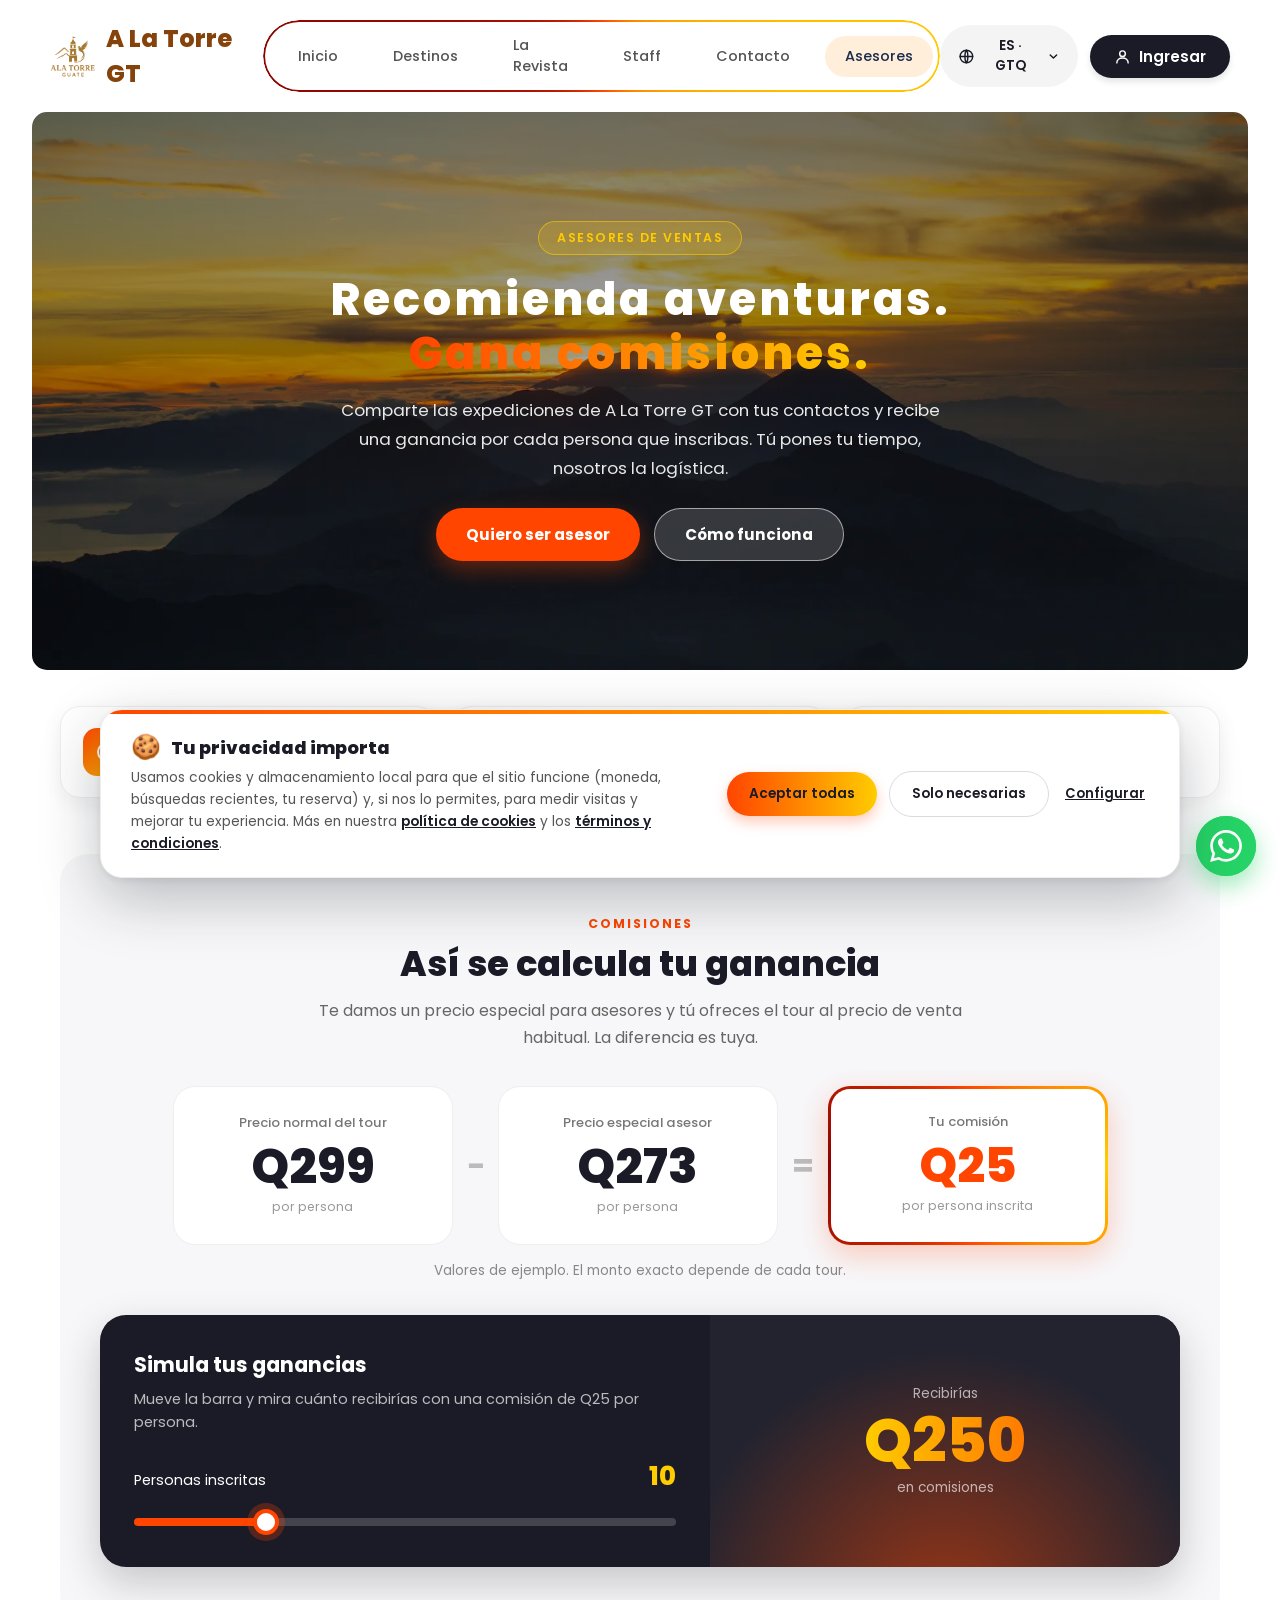
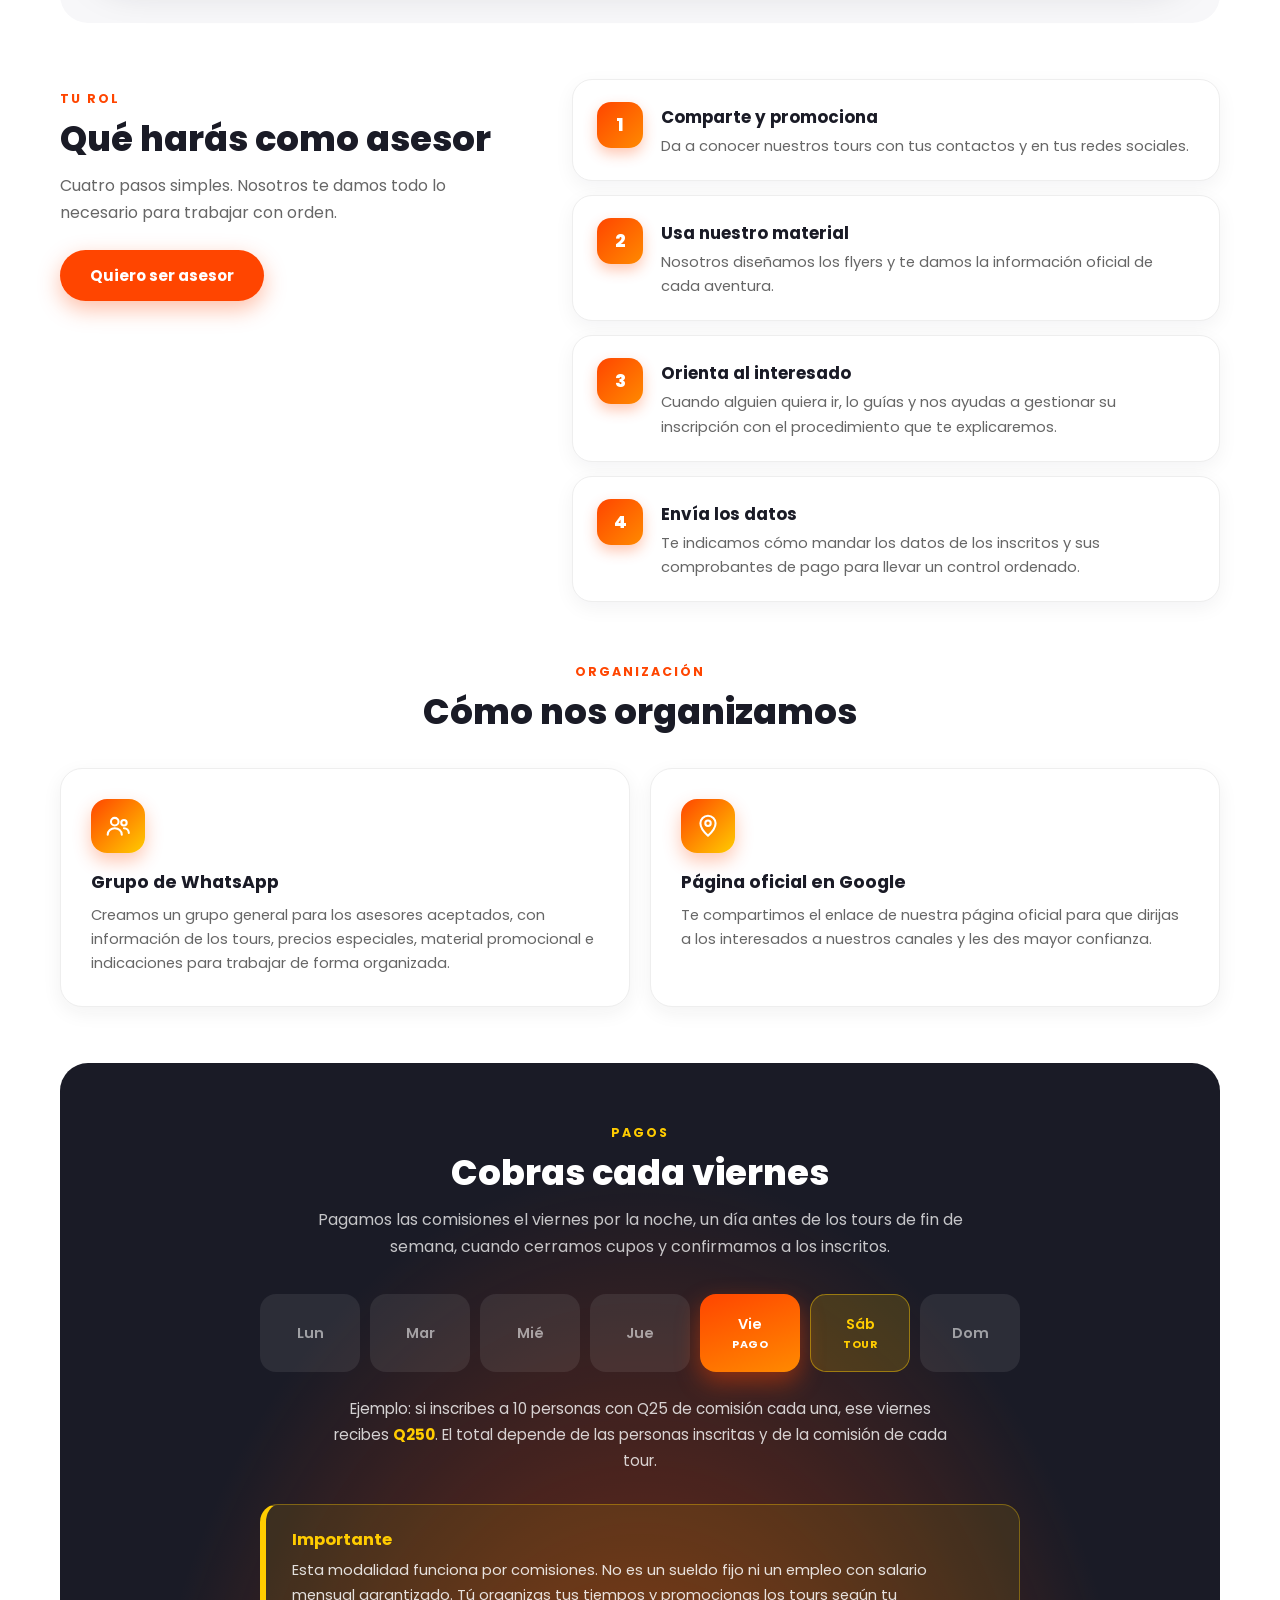
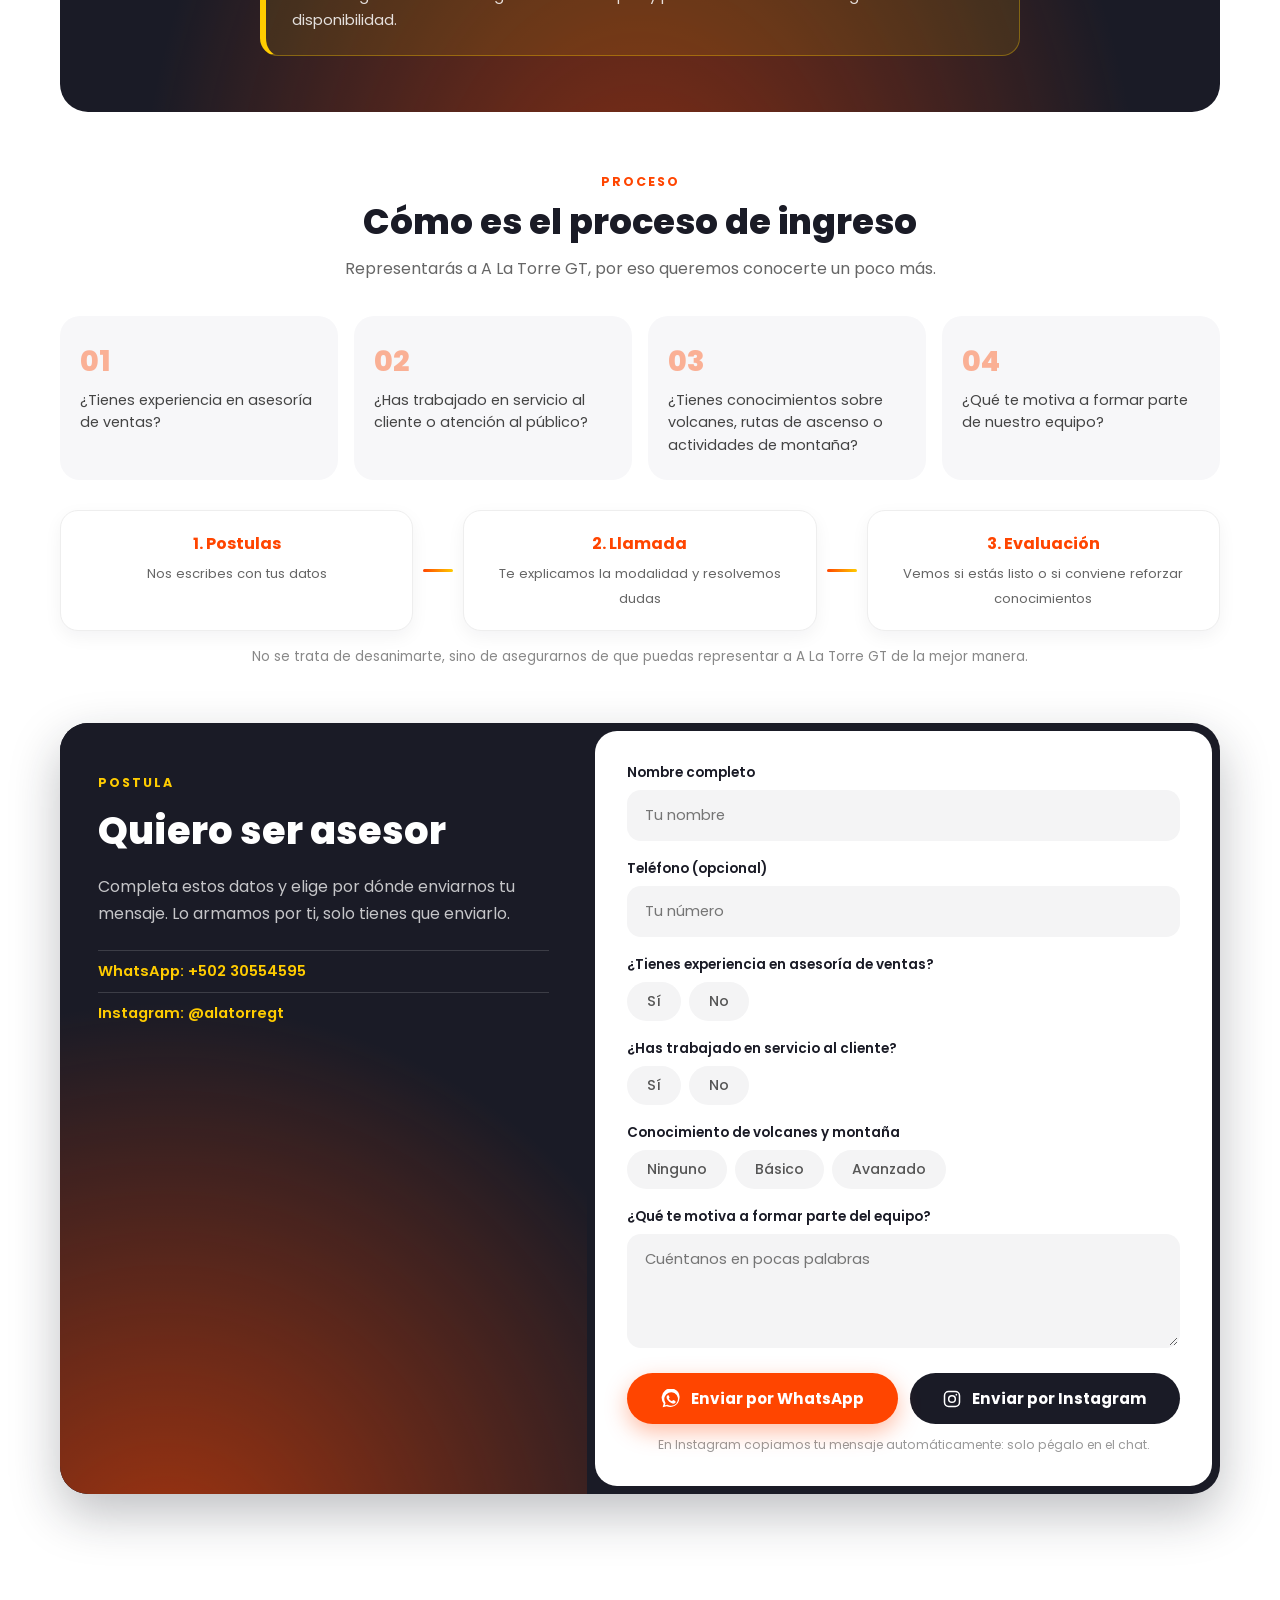
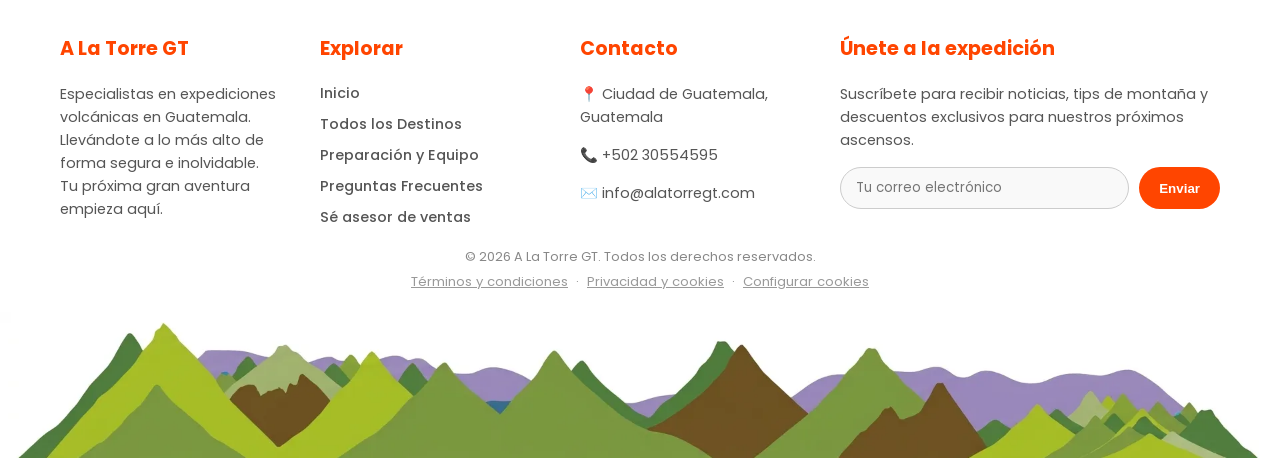
==== commit 8bd4a652: "Agregar vista previa para compartir en redes - Nueva imagen general con el logo sobre los volcanes a" ====
--- a/asesores.html
+++ b/asesores.html
@@ -6,6 +6,18 @@
     <title>A La Torre GT | Asesores de ventas</title>
     <meta name="description" content="Genera ingresos extra con comisiones recomendando las expediciones de A La Torre GT. Conoce cómo funciona y postula.">
     <link rel="icon" type="image/png" href="img/logo.png">
+    <!-- Vista previa al compartir en WhatsApp, Instagram y redes -->
+    <meta property="og:type" content="website">
+    <meta property="og:site_name" content="A La Torre GT">
+    <meta property="og:title" content="Asesores de ventas | A La Torre GT">
+    <meta property="og:description" content="Genera ingresos extra recomendando nuestras expediciones.">
+    <meta property="og:image" content="https://raw.githubusercontent.com/dxnnix16/a-la-torre-gt/main/img/compartir.jpg">
+    <meta property="og:image:type" content="image/jpeg">
+    <meta property="og:image:width" content="1200">
+    <meta property="og:image:height" content="630">
+    <meta property="og:image:alt" content="A La Torre Guate: volcanes de Guatemala al atardecer">
+    <meta name="twitter:card" content="summary_large_image">
+    <meta name="twitter:image" content="https://raw.githubusercontent.com/dxnnix16/a-la-torre-gt/main/img/compartir.jpg">
     <script>document.documentElement.classList.add('js');</script>
     <link rel="preconnect" href="https://fonts.googleapis.com">
     <link rel="preconnect" href="https://fonts.gstatic.com" crossorigin>
